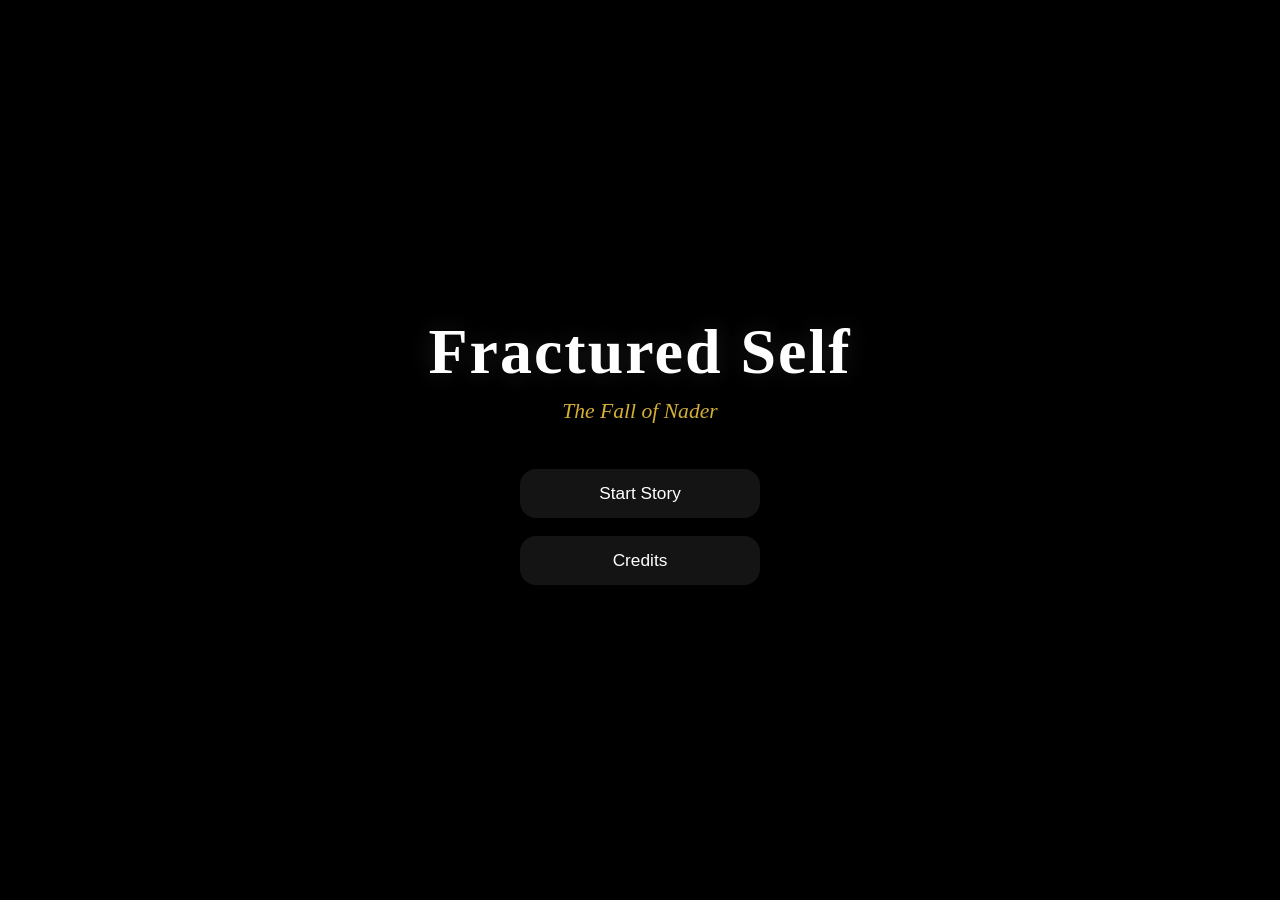
==== index.html @ 7d78df2d "Added Fractured Self visual novel" ====
<!DOCTYPE html>
<html lang="en">
<head>
  <meta charset="UTF-8" />
  <meta name="viewport" content="width=device-width, initial-scale=1.0" />
  <title>Fractured Self: The Fall of Nader</title>
  <link rel="stylesheet" href="style.css" />
</head>
<body>

  <div class="menu-screen">
    <div class="overlay"></div>

    <div class="menu-content">
      <h1 class="game-title">Fractured Self</h1>
      <p class="subtitle">The Fall of Nader</p>

      <div class="menu-buttons">
        <button onclick="startStory()">Start Story</button>
        <button onclick="openCredits()">Credits</button>
      </div>
    </div>
  </div>

  <script>
  function startStory() {
    window.location.href = "story.html";
  }

  function openCredits() {
    window.location.href = "outro.html";
  }

  // Make page visible
  window.addEventListener("load", () => {
    document.body.style.opacity = "1";
  });
</script>

</body>
</html>
---- style.css ----
/* ==========================
   GLOBAL STYLES
========================== */

*{
    margin:0;
    padding:0;
    box-sizing:border-box;
}

html,
body{
    width:100%;
    height:100%;
    overflow:hidden;

    font-family:Georgia, serif;
    background:black;
    color:white;
}

body{
    opacity:0;
    transition:opacity .8s ease-in-out;
}

/* ==========================
   COMMON OVERLAY
========================== */

.overlay,
.scene-overlay{
    position:absolute;
    inset:0;

    background:
    linear-gradient(
        rgba(0,0,0,.15),
        rgba(0,0,0,.35)
    );

    z-index:1;
}

/* ==========================
   INDEX PAGE
========================== */

.menu-screen{
    position:relative;

    width:100vw;
    height:100vh;

    display:flex;
    justify-content:center;
    align-items:center;

    background:
    linear-gradient(
        rgba(0,0,0,.45),
        rgba(0,0,0,.72)
    ),
    url("assets/images/intro/menu-bg.webp");

    background-size:cover;
    background-position:center;
    background-repeat:no-repeat;
}

.menu-content{
    position:relative;
    z-index:2;

    text-align:center;
    padding:20px;
}

.game-title{
    font-size:4rem;
    letter-spacing:2px;

    margin-bottom:10px;

    text-shadow:
    0 0 25px rgba(255,255,255,.12);
}

.subtitle{
    color:#d4af37;

    font-size:1.35rem;
    font-style:italic;

    margin-bottom:45px;
}

.menu-buttons{
    display:flex;
    flex-direction:column;
    gap:18px;

    align-items:center;
}

.menu-buttons button,
.menu-btn{
    width:240px;
    padding:14px 20px;

    border:none;
    border-radius:16px;

    background:
    rgba(255,255,255,.08);

    backdrop-filter:blur(8px);

    color:white;
    font-size:1.08rem;

    cursor:pointer;

    transition:.3s ease;
}

.menu-buttons button:hover,
.menu-btn:hover{
    transform:scale(1.04);

    background:
    rgba(212,175,55,.15);

    box-shadow:
    0 0 25px rgba(212,175,55,.22);
}

/* ==========================
   STORY PAGE
========================== */

#story-container{
    position:relative;

    width:100vw;
    height:100vh;

    overflow:hidden;

    background:black;

    display:flex;
    justify-content:center;
    align-items:center;
}

/* BIG FIX HERE */

#scene-image{
    width:100%;
    height:100%;

    object-fit:contain;   /* whole image visible */

    object-position:center;

    z-index:0;
}

/* subtle vignette */

.scene-overlay{
    background:
    radial-gradient(
        circle,
        rgba(0,0,0,.05),
        rgba(0,0,0,.45)
    );
}

/* dialogue */

#dialogue-box{
    position:absolute;

    bottom:18px;
    left:50%;

    transform:translateX(-50%);

    width:92%;
    max-width:1100px;

    z-index:5;

    text-align:center;

    padding:16px 24px;

    border-radius:18px;

    background:
    linear-gradient(
        to top,
        rgba(0,0,0,.55),
        rgba(0,0,0,.12),
        transparent
    );

    backdrop-filter:blur(3px);
}

#speaker-name{
    color:#d4af37;

    font-size:1.45rem;

    margin-bottom:8px;

    text-shadow:
    0 0 12px rgba(0,0,0,.8);
}

#story-text{
    color:white;

    font-size:1.45rem;
    line-height:1.75;

    text-align:center;

    text-shadow:
    0 0 15px rgba(0,0,0,.95);
}

#continue-indicator{
    display:block;

    margin-top:8px;

    font-size:.95rem;
    opacity:.75;
}

/* ==========================
   OUTRO PAGE
========================== */

.outro-screen{
    position:relative;

    width:100vw;
    height:100vh;

    display:flex;
    justify-content:center;
    align-items:center;

    background:
    linear-gradient(
        rgba(0,0,0,.55),
        rgba(0,0,0,.88)
    ),
    url("assets/images/intro/menu-bg.webp");

    background-size:cover;
    background-position:center;
}

.outro-content{
    position:relative;
    z-index:2;

    text-align:center;

    max-width:700px;
    padding:20px;
}

.credits-title{
    font-size:3rem;
    margin-bottom:12px;
}

.to-be-continued{
    font-size:1.2rem;
    color:#d4af37;

    margin-bottom:40px;
    font-style:italic;
}

.credits-section h2,
.credits-section h3{
    color:#d4af37;
    margin-bottom:8px;
}

.credits-section p{
    margin-bottom:12px;
    font-size:1.05rem;
}

/* ==========================
   MOBILE
========================== */

@media(max-width:768px){

    .game-title{
        font-size:2.5rem;
    }

    .subtitle{
        font-size:1rem;
    }

    .menu-buttons button{
        width:200px;
    }

    #dialogue-box{
        width:95%;
        bottom:10px;

        padding:14px 18px;
    }

    #story-text{
        font-size:1rem;
        line-height:1.65;
    }

    #speaker-name{
        font-size:1.1rem;
    }

    #continue-indicator{
        font-size:.8rem;
    }

    .credits-title{
        font-size:2rem;
    }
}

@media(max-width:480px){

    #story-text{
        font-size:.95rem;
    }

    .game-title{
        font-size:2rem;
    }
}
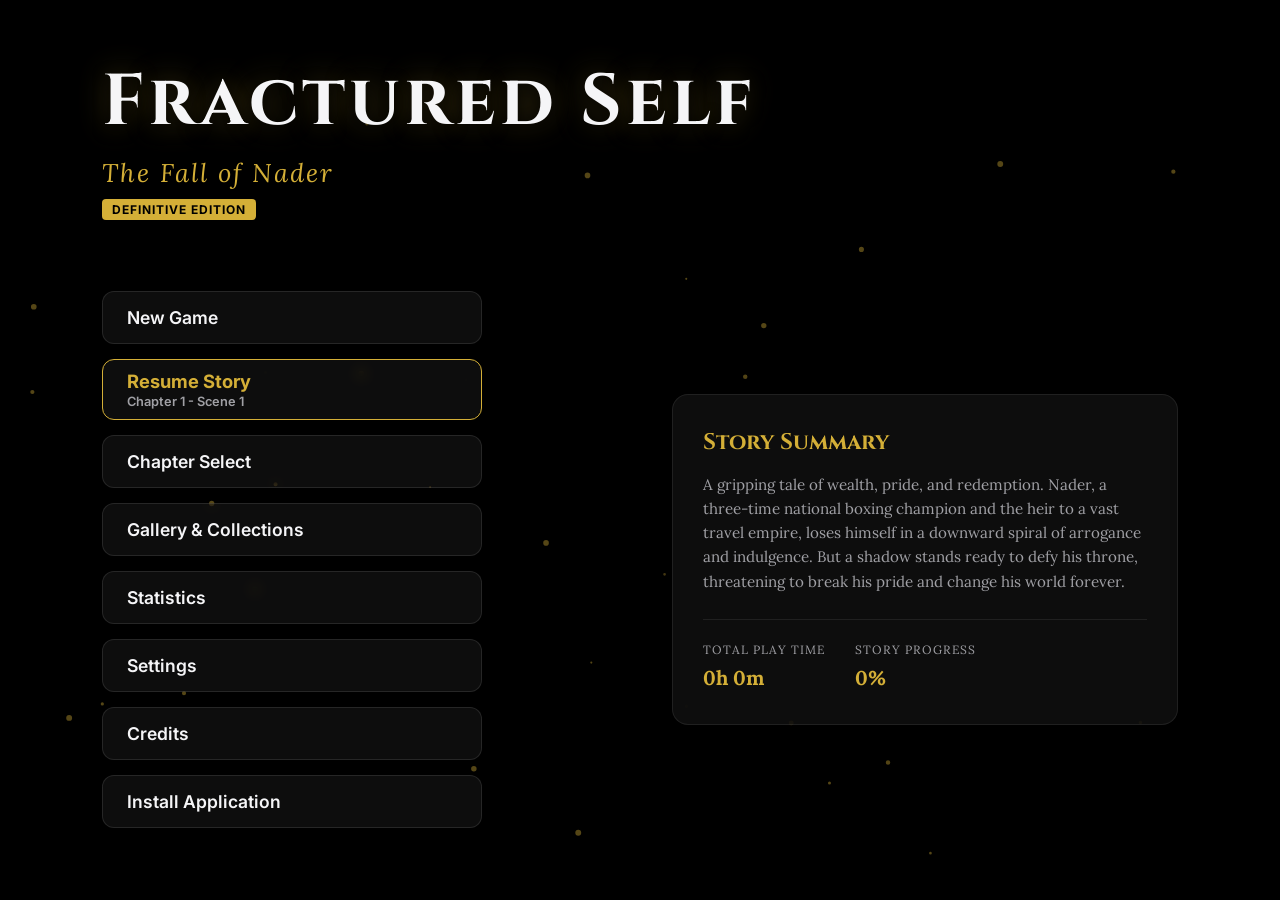
==== commit b09a4bd1: "Add files via upload" ====
--- a/index.html
+++ b/index.html
@@ -1,42 +1,1215 @@
-
 <!DOCTYPE html>
 <html lang="en">
 <head>
   <meta charset="UTF-8" />
   <meta name="viewport" content="width=device-width, initial-scale=1.0" />
-  <title>Fractured Self: The Fall of Nader</title>
+  <title>Fractured Self: The Fall of Nader (Definitive Edition)</title>
   <link rel="stylesheet" href="style.css" />
+  <link rel="manifest" href="manifest.json" />
+  <link rel="preconnect" href="https://fonts.googleapis.com">
+  <link rel="preconnect" href="https://fonts.gstatic.com" crossorigin>
+  <link href="https://fonts.googleapis.com/css2?family=Cinzel:wght@400;600;800&family=Inter:wght@300;400;600;700&family=Lora:ital,wght@0,400;0,600;1,400&family=Playfair+Display:ital,wght@0,600;1,400&display=swap" rel="stylesheet">
 </head>
-<body>
-
-  <div class="menu-screen">
+<body class="theme-dark font-georgia size-medium">
+
+  <!-- Cinematic Background -->
+  <div class="menu-background">
+    <div class="background-zoomer" style="background-image: url('assets/images/intro/menu-bg.webp');"></div>
     <div class="overlay"></div>
-
-    <div class="menu-content">
+    <!-- Ambient Canvas for Menu Particles -->
+    <canvas id="menu-particles"></canvas>
+  </div>
+
+  <!-- Main Menu Interface -->
+  <main class="menu-container">
+    <header class="menu-header">
       <h1 class="game-title">Fractured Self</h1>
       <p class="subtitle">The Fall of Nader</p>
-
-      <div class="menu-buttons">
-        <button onclick="startStory()">Start Story</button>
-        <button onclick="openCredits()">Credits</button>
+      <div class="edition-badge">Definitive Edition</div>
+    </header>
+
+    <div class="menu-layout">
+      <!-- Left side: Navigation buttons -->
+      <section class="menu-buttons" role="navigation">
+        <button id="btn-start" onclick="startNewGame()" class="nav-btn ripple">New Game</button>
+        <button id="btn-resume" onclick="resumeGame()" class="nav-btn resume-btn ripple hidden">
+          <div class="resume-title">Resume Story</div>
+          <div id="resume-details" class="resume-subtitle">Chapter 1 - Scene 1</div>
+        </button>
+        <button onclick="openModal('modal-chapters')" class="nav-btn ripple">Chapter Select</button>
+        <button onclick="openModal('modal-gallery')" class="nav-btn ripple">Gallery & Collections</button>
+        <button onclick="openModal('modal-stats')" class="nav-btn ripple">Statistics</button>
+        <button onclick="openModal('modal-settings')" class="nav-btn ripple">Settings</button>
+        <button onclick="openModal('modal-credits')" class="nav-btn ripple">Credits</button>
+        <button id="pwa-install-btn" class="nav-btn install-btn ripple hidden">Install Application</button>
+      </section>
+
+      <!-- Right side: Quick Info Card -->
+      <aside class="quick-info-card glass-panel">
+        <h3>Story Summary</h3>
+        <p>A gripping tale of wealth, pride, and redemption. Nader, a three-time national boxing champion and the heir to a vast travel empire, loses himself in a downward spiral of arrogance and indulgence. But a shadow stands ready to defy his throne, threatening to break his pride and change his world forever.</p>
+        <div class="stats-mini">
+          <div class="stat-mini-item">
+            <span class="label">Total Play Time</span>
+            <span id="mini-playtime" class="val">0h 0m</span>
+          </div>
+          <div class="stat-mini-item">
+            <span class="label">Story Progress</span>
+            <span id="mini-progress" class="val">0%</span>
+          </div>
+        </div>
+      </aside>
+    </div>
+  </main>
+
+  <!-- ========================================== -->
+  <!-- MODAL: CHAPTER SELECT -->
+  <!-- ========================================== -->
+  <div id="modal-chapters" class="modal-overlay" onclick="closeModalOnBackdrop(event)">
+    <div class="modal-box glass-panel wide-modal animate-fade-in">
+      <header class="modal-header">
+        <h2>Chapter Select</h2>
+        <button class="close-btn" onclick="closeModal('modal-chapters')">&times;</button>
+      </header>
+      <div class="modal-body scrollable">
+        <div class="chapters-grid">
+          <!-- Intro Card -->
+          <div class="chapter-card unlocked" id="card-intro" onclick="selectChapter('intro')">
+            <div class="chapter-card-bg" style="background-image: url('assets/images/intro/scene1.webp');"></div>
+            <div class="chapter-card-overlay"></div>
+            <div class="chapter-card-content">
+              <span class="chapter-num">Prologue</span>
+              <h3>The Arrow and the Dark</h3>
+              <p>Introduces the setting, Nader's unyielding command, and the shadow that rises to defy his throne.</p>
+              <div class="chapter-meta">
+                <span class="scenes-count">35 Scenes</span>
+                <span id="prog-intro" class="chapter-progress">Progress: 0%</span>
+              </div>
+            </div>
+          </div>
+
+          <!-- Chapter 1 Card -->
+          <div class="chapter-card locked" id="card-ch1" onclick="selectChapter('chapter1')">
+            <div class="chapter-card-bg" style="background-image: url('assets/images/chapter1/scene1.webp');"></div>
+            <div class="chapter-card-overlay"></div>
+            <div class="chapter-card-content">
+              <span class="chapter-num">Chapter I</span>
+              <h3>The Fall from Grace</h3>
+              <p>Fawzy al-Damanhouri demands discipline from his champion son, while Sabah prays for Nader's lost soul.</p>
+              <div class="chapter-meta">
+                <span class="scenes-count">191 Scenes</span>
+                <span id="prog-ch1" class="chapter-progress">Progress: 0%</span>
+              </div>
+            </div>
+            <div class="lock-indicator"><span class="lock-icon">🔒</span> Locked</div>
+          </div>
+
+          <!-- Chapter 2 Card -->
+          <div class="chapter-card locked" id="card-ch2" onclick="selectChapter('chapter2')">
+            <div class="chapter-card-bg" style="background-image: url('assets/images/chapter2/scene1.webp');"></div>
+            <div class="chapter-card-overlay"></div>
+            <div class="chapter-card-content">
+              <span class="chapter-num">Chapter II</span>
+              <h3>The Fractured Mirror</h3>
+              <p>Nader crosses paths with Haidy. Ambition, pride, and the harsh reflections of reality collide.</p>
+              <div class="chapter-meta">
+                <span class="scenes-count">505 Scenes</span>
+                <span id="prog-ch2" class="chapter-progress">Progress: 0%</span>
+              </div>
+            </div>
+            <div class="lock-indicator"><span class="lock-icon">🔒</span> Locked</div>
+          </div>
+        </div>
       </div>
     </div>
   </div>
 
+  <!-- ========================================== -->
+  <!-- MODAL: GALLERY & COLLECTIONS -->
+  <!-- ========================================== -->
+  <div id="modal-gallery" class="modal-overlay" onclick="closeModalOnBackdrop(event)">
+    <div class="modal-box glass-panel wide-modal animate-fade-in">
+      <header class="modal-header">
+        <h2>Gallery & Collections</h2>
+        <button class="close-btn" onclick="closeModal('modal-gallery')">&times;</button>
+      </header>
+      
+      <!-- Gallery Tabs -->
+      <nav class="gallery-tabs">
+        <button id="tab-cg" class="tab-btn active" onclick="switchGalleryTab('cg')">🖼 CG Gallery</button>
+        <button id="tab-replay" class="tab-btn" onclick="switchGalleryTab('replay')">🎬 Scene Replay</button>
+        <button id="tab-music" class="tab-btn" onclick="switchGalleryTab('music')">🎵 Music Room</button>
+      </nav>
+
+      <div class="modal-body scrollable">
+        <!-- CG Gallery Tab -->
+        <section id="panel-cg" class="gallery-panel active">
+          <div class="gallery-subfilters">
+            <button class="subfilter-btn active" onclick="filterCGs('all')">All</button>
+            <button class="subfilter-btn" onclick="filterCGs('intro')">Intro</button>
+            <button class="subfilter-btn" onclick="filterCGs('chapter1')">Chapter 1</button>
+            <button class="subfilter-btn" onclick="filterCGs('chapter2')">Chapter 2</button>
+          </div>
+          <div class="cg-grid" id="cg-grid-container">
+            <!-- Dynamically populated via JS -->
+          </div>
+        </section>
+
+        <!-- Scene Replay Tab -->
+        <section id="panel-replay" class="gallery-panel">
+          <div class="replay-list" id="replay-list-container">
+            <!-- Dynamically populated via JS -->
+          </div>
+        </section>
+
+        <!-- Music Room Tab -->
+        <section id="panel-music" class="gallery-panel">
+          <div class="music-room-container">
+            <div class="music-player-controls glass-panel">
+              <div class="track-details">
+                <span class="now-playing-label">Now Playing</span>
+                <h4 id="music-track-title">Silent Night (Ambient Intro)</h4>
+                <p id="music-track-chapter">Prologue</p>
+              </div>
+              <div class="player-buttons">
+                <button id="music-play-btn" onclick="toggleMusicRoomPlayback()" class="control-circle-btn">▶</button>
+                <button onclick="stopMusicRoomPlayback()" class="control-circle-btn">⏹</button>
+              </div>
+              <div class="volume-slider-group">
+                <span>🔊</span>
+                <input type="range" id="music-room-volume" min="0" max="100" value="50" oninput="changeMusicRoomVolume(this.value)" />
+              </div>
+            </div>
+            <div class="music-tracks-list" id="music-list-container">
+              <!-- Dynamically populated via JS -->
+            </div>
+          </div>
+        </section>
+      </div>
+    </div>
+  </div>
+
+  <!-- Fullscreen CG Viewer -->
+  <div id="cg-lightbox" class="lightbox-overlay" onclick="closeLightbox()">
+    <img id="lightbox-img" src="" alt="Fullscreen CG" />
+    <span class="lightbox-close">&times;</span>
+  </div>
+
+  <!-- ========================================== -->
+  <!-- MODAL: STATISTICS -->
+  <!-- ========================================== -->
+  <div id="modal-stats" class="modal-overlay" onclick="closeModalOnBackdrop(event)">
+    <div class="modal-box glass-panel animate-fade-in">
+      <header class="modal-header">
+        <h2>Story Statistics</h2>
+        <button class="close-btn" onclick="closeModal('modal-stats')">&times;</button>
+      </header>
+      <div class="modal-body">
+        <div class="stats-container">
+          <div class="stat-row">
+            <span class="label">Total Story Completion</span>
+            <span id="stat-total-percent" class="value text-gold">0%</span>
+          </div>
+          <div class="stat-progress-bar">
+            <div id="stat-bar-fill" class="fill" style="width: 0%;"></div>
+          </div>
+          
+          <div class="stat-grid">
+            <div class="stat-card glass-panel">
+              <div class="stat-num" id="stat-scenes-read">0 / 731</div>
+              <div class="stat-label">Scenes Read</div>
+            </div>
+            <div class="stat-card glass-panel">
+              <div class="stat-num" id="stat-playtime">0h 0m 0s</div>
+              <div class="stat-label">Play Time</div>
+            </div>
+            <div class="stat-card glass-panel">
+              <div class="stat-num" id="stat-choices">0</div>
+              <div class="stat-label">Choices Made</div>
+            </div>
+            <div class="stat-card glass-panel">
+              <div class="stat-num" id="stat-cgs-unlocked">0 / 89</div>
+              <div class="stat-label">CGs Unlocked</div>
+            </div>
+          </div>
+
+          <h3 class="section-title">Character Memory & Flags</h3>
+          <div class="flag-list">
+            <div class="flag-item">
+              <span class="flag-label">Trust (Nader)</span>
+              <div class="flag-bar"><div id="flag-bar-trust" class="flag-fill" style="width: 50%;"></div></div>
+              <span id="flag-val-trust" class="flag-val">0</span>
+            </div>
+            <div class="flag-item">
+              <span class="flag-label">Guilt (Nader)</span>
+              <div class="flag-bar"><div id="flag-bar-guilt" class="flag-fill" style="width: 50%;"></div></div>
+              <span id="flag-val-guilt" class="flag-val">0</span>
+            </div>
+            <div class="flag-item">
+              <span class="flag-label">Hope (Sabaa/Redemption)</span>
+              <div class="flag-bar"><div id="flag-bar-hope" class="flag-fill" style="width: 50%;"></div></div>
+              <span id="flag-val-hope" class="flag-val">0</span>
+            </div>
+            <div class="flag-item">
+              <span class="flag-label">Fear (Fawzy/Arrogance)</span>
+              <div class="flag-bar"><div id="flag-bar-fear" class="flag-fill" style="width: 50%;"></div></div>
+              <span id="flag-val-fear" class="flag-val">0</span>
+            </div>
+            <div class="flag-item">
+              <span class="flag-label">Haidy Relationship</span>
+              <div class="flag-bar"><div id="flag-bar-relationship" class="flag-fill" style="width: 50%;"></div></div>
+              <span id="flag-val-relationship" class="flag-val">0</span>
+            </div>
+          </div>
+        </div>
+      </div>
+    </div>
+  </div>
+
+  <!-- ========================================== -->
+  <!-- MODAL: SETTINGS (ACCESSIBILITY & AUDIO) -->
+  <!-- ========================================== -->
+  <div id="modal-settings" class="modal-overlay" onclick="closeModalOnBackdrop(event)">
+    <div class="modal-box glass-panel animate-fade-in">
+      <header class="modal-header">
+        <h2>Game Settings</h2>
+        <button class="close-btn" onclick="closeModal('modal-settings')">&times;</button>
+      </header>
+      <div class="modal-body scrollable">
+        <form id="settings-form" onsubmit="event.preventDefault();">
+          
+          <!-- Section: Styling Themes -->
+          <div class="setting-group">
+            <h3>Visual Theme</h3>
+            <div class="theme-options">
+              <label class="theme-option dark active" onclick="setThemeOption('dark')">
+                <input type="radio" name="theme" value="dark" checked style="display:none;" />
+                Dark
+              </label>
+              <label class="theme-option light" onclick="setThemeOption('light')">
+                <input type="radio" name="theme" value="light" style="display:none;" />
+                Light
+              </label>
+              <label class="theme-option sepia" onclick="setThemeOption('sepia')">
+                <input type="radio" name="theme" value="sepia" style="display:none;" />
+                Sepia
+              </label>
+              <label class="theme-option high-contrast" onclick="setThemeOption('high-contrast')">
+                <input type="radio" name="theme" value="high-contrast" style="display:none;" />
+                Contrast
+              </label>
+            </div>
+          </div>
+
+          <!-- Section: Font Family -->
+          <div class="setting-group">
+            <h3>Font Family</h3>
+            <div class="select-wrapper">
+              <select id="setting-font" onchange="updateSettingsFromUI()">
+                <option value="georgia">Georgia (Literary Classical)</option>
+                <option value="inter">Inter (Modern Clean)</option>
+                <option value="lora">Lora (Sleek Serif)</option>
+                <option value="cinzel">Cinzel (Cinematic Elegant)</option>
+              </select>
+            </div>
+          </div>
+
+          <!-- Section: Text Size -->
+          <div class="setting-group">
+            <h3>Dialogue Text Size</h3>
+            <div class="toggle-buttons">
+              <button type="button" class="toggle-btn" id="size-small" onclick="setTextSizeOption('small')">Small</button>
+              <button type="button" class="toggle-btn active" id="size-medium" onclick="setTextSizeOption('medium')">Medium</button>
+              <button type="button" class="toggle-btn" id="size-large" onclick="setTextSizeOption('large')">Large</button>
+              <button type="button" class="toggle-btn" id="size-xlarge" onclick="setTextSizeOption('xlarge')">Extra Large</button>
+            </div>
+          </div>
+
+          <!-- Section: Text Speed -->
+          <div class="setting-group">
+            <h3>Typewriter Text Speed</h3>
+            <div class="toggle-buttons">
+              <button type="button" class="toggle-btn" id="speed-slow" onclick="setTextSpeedOption('slow')">Slow</button>
+              <button type="button" class="toggle-btn active" id="speed-medium" onclick="setTextSpeedOption('medium')">Medium</button>
+              <button type="button" class="toggle-btn" id="speed-fast" onclick="setTextSpeedOption('fast')">Fast</button>
+              <button type="button" class="toggle-btn" id="speed-instant" onclick="setTextSpeedOption('instant')">Instant</button>
+            </div>
+          </div>
+
+          <!-- Section: Auto-Advance Delay -->
+          <div class="setting-group">
+            <h3>Auto-Play Delay (seconds)</h3>
+            <div class="slider-group">
+              <input type="range" id="setting-auto-delay" min="1" max="6" step="0.5" value="2.5" oninput="updateDelayLabel(this.value); updateSettingsFromUI();" />
+              <span id="delay-label">2.5s</span>
+            </div>
+          </div>
+
+          <!-- Section: Sound & Music -->
+          <div class="setting-group">
+            <h3>Audio Volumes</h3>
+            <div class="volume-slider-group">
+              <span class="vol-label">Music Volume</span>
+              <input type="range" id="setting-vol-music" min="0" max="100" value="50" oninput="updateSettingsFromUI()" />
+              <span id="vol-music-val">50%</span>
+            </div>
+            <div class="volume-slider-group" style="margin-top: 12px;">
+              <span class="vol-label">Sound Effects</span>
+              <input type="range" id="setting-vol-sfx" min="0" max="100" value="50" oninput="updateSettingsFromUI()" />
+              <span id="vol-sfx-val">50%</span>
+            </div>
+            <div class="checkbox-group" style="margin-top: 15px;">
+              <input type="checkbox" id="setting-mute" onchange="updateSettingsFromUI()" />
+              <label for="setting-mute">Mute All Audio</label>
+            </div>
+          </div>
+
+        </form>
+      </div>
+    </div>
+  </div>
+
+  <!-- ========================================== -->
+  <!-- MODAL: CREDITS -->
+  <!-- ========================================== -->
+  <div id="modal-credits" class="modal-overlay" onclick="closeModalOnBackdrop(event)">
+    <div class="modal-box glass-panel animate-fade-in">
+      <header class="modal-header">
+        <h2>Credits</h2>
+        <button class="close-btn" onclick="closeModal('modal-credits')">&times;</button>
+      </header>
+      <div class="modal-body scrollable text-center">
+        <h3 class="text-gold" style="font-size: 1.5rem; margin-bottom: 8px;">Fractured Self</h3>
+        <p style="font-style: italic; margin-bottom: 25px;">The Fall of Nader</p>
+        
+        <div class="credit-item">
+          <h4>Original Novel Writer</h4>
+          <p>Farida</p>
+        </div>
+        <div class="credit-item">
+          <h4>Website Development</h4>
+          <p>Sahil & Antigravity IDE</p>
+        </div>
+        <div class="credit-item">
+          <h4>Scene Artwork</h4>
+          <p>Created for the visual novel adaptation</p>
+        </div>
+        <div class="credit-item">
+          <h4>Definitive Edition Upgrade</h4>
+          <p>Enhanced Cinematic Story Engine</p>
+        </div>
+        <div class="credit-item" style="margin-top: 30px;">
+          <p class="text-gold" style="font-size: 0.9rem;">Special Thanks to everyone who inspired this story.</p>
+        </div>
+      </div>
+    </div>
+  </div>
+
+  <!-- ========================================== -->
+  <!-- JAVASCRIPT FOR MAIN MENU CORE LOGIC -->
+  <!-- ========================================== -->
   <script>
-  function startStory() {
-    window.location.href = "story.html";
-  }
-
-  function openCredits() {
-    window.location.href = "outro.html";
-  }
-
-  // Make page visible
-  window.addEventListener("load", () => {
-    document.body.style.opacity = "1";
-  });
-</script>
-
+    // State Variables for Main Menu
+    let settings = {
+      theme: 'dark',
+      font: 'georgia',
+      size: 'medium',
+      speed: 'medium',
+      autoSpeed: 2500,
+      volume: 50,
+      sfxVolume: 50,
+      mute: false
+    };
+
+    let stats = {
+      playTime: 0,
+      scenesRead: 0,
+      choicesMade: 0,
+      unlockedCGs: [],
+      unlockedScenes: [],
+      unlockedMusic: []
+    };
+
+    let flags = {
+      trust: 0,
+      guilt: 0,
+      hope: 0,
+      fear: 0,
+      relationship: 0
+    };
+
+    let autosave = null;
+    let menuSynth = null;
+    let isMenuSynthPlaying = false;
+
+    // PWA Install Prompt state
+    let deferredPrompt = null;
+
+    // Music Room Track list definition
+    const TRACKS = [
+      { id: 'intro', title: 'The Arrow and the Dark (Theme)', chapter: 'Prologue', note: 'Ethereal, mysterious drone in G minor' },
+      { id: 'chapter1', title: 'The Fall from Grace (Theme)', chapter: 'Chapter I', note: 'Tense, dramatic drone in C minor' },
+      { id: 'chapter2', title: 'The Fractured Mirror (Theme)', chapter: 'Chapter II', note: 'Nostalgic, calm ambient pad in F major' },
+      { id: 'tension', title: 'Echoes of Regret', chapter: 'Dramatic Ambiance', note: 'Heavy, coiling minor scale synthesizer' }
+    ];
+
+    // Replay Scenes definition
+    const REPLAY_SCENES = [
+      { index: 0, title: 'Prologue: You are Released', description: 'The philosophical opening outlining Nader\'s pride.', chapter: 'Prologue' },
+      { index: 35, title: 'Chapter 1: The Mansion of Maadi', description: 'Omniyah orders Sabah to awaken the champion.', chapter: 'Chapter 1' },
+      { index: 78, title: 'Chapter 1: Confronting Fawzy', description: 'Nader meets his strict father al-Damanhouri.', chapter: 'Chapter 1' },
+      { index: 226, title: 'Chapter 2: The Path of Ambition', description: 'Nader steps into the corporate world.', chapter: 'Chapter 2' },
+      { index: 395, title: 'Chapter 2: Crossing Paths with Haidy', description: 'Nader meets the respectable and reserved woman.', chapter: 'Chapter 2' }
+    ];
+
+    // ----------------------------------------------------
+    // INITIALIZATION
+    // ----------------------------------------------------
+    window.addEventListener('load', () => {
+      // Load saved settings & stats
+      loadAllData();
+      
+      // Register Service Worker
+      registerServiceWorker();
+
+      // PWA Install Event Handler
+      window.addEventListener('beforeinstallprompt', (e) => {
+        e.preventDefault();
+        deferredPrompt = e;
+        const installBtn = document.getElementById('pwa-install-btn');
+        if (installBtn) installBtn.classList.remove('hidden');
+      });
+
+      // Hook up PWA install click
+      const installBtn = document.getElementById('pwa-install-btn');
+      if (installBtn) {
+        installBtn.addEventListener('click', () => {
+          if (deferredPrompt) {
+            deferredPrompt.prompt();
+            deferredPrompt.userChoice.then((choiceResult) => {
+              if (choiceResult.outcome === 'accepted') {
+                console.log('User accepted PWA install');
+              }
+              deferredPrompt = null;
+              installBtn.classList.add('hidden');
+            });
+          }
+        });
+      }
+
+      // Initialize menu background particles canvas
+      initMenuParticles();
+
+      // Fade in page
+      document.body.style.opacity = '1';
+
+      // Start quiet ambient music loop (Synthesized Web Audio to avoid CORS/network checks)
+      startMenuAmbientMusic();
+    });
+
+    // ----------------------------------------------------
+    // DATA LOADERS & PARSERS
+    // ----------------------------------------------------
+    function loadAllData() {
+      // Load Settings
+      const savedSettings = localStorage.getItem('fractured_self_settings');
+      if (savedSettings) {
+        try {
+          settings = { ...settings, ...JSON.parse(savedSettings) };
+        } catch(e) {}
+      }
+      applySettingsToDOM();
+
+      // Load Stats
+      const savedStats = localStorage.getItem('fractured_self_stats');
+      if (savedStats) {
+        try {
+          stats = { ...stats, ...JSON.parse(savedStats) };
+        } catch(e) {}
+      }
+
+      // Load Flags
+      const savedFlags = localStorage.getItem('fractured_self_flags');
+      if (savedFlags) {
+        try {
+          flags = { ...flags, ...JSON.parse(savedFlags) };
+        } catch(e) {}
+      }
+
+      // Load Autosave
+      const savedAutosave = localStorage.getItem('fractured_self_autosave');
+      if (savedAutosave) {
+        try {
+          autosave = JSON.parse(savedAutosave);
+          const resumeBtn = document.getElementById('btn-resume');
+          const resumeDetails = document.getElementById('resume-details');
+          
+          if (resumeBtn && resumeDetails && autosave) {
+            resumeBtn.classList.remove('hidden');
+            const chName = autosave.chapterName || "Prologue";
+            const scIndex = autosave.currentScene || 0;
+            const formattedDate = autosave.date ? new Date(autosave.date).toLocaleDateString() : '';
+            resumeDetails.textContent = `${chName} — Scene ${scIndex} (${formattedDate})`;
+          }
+        } catch(e) {}
+      }
+
+      updateUIStatistics();
+      setupChapterUnlocks();
+    }
+
+    function saveSettings() {
+      localStorage.setItem('fractured_self_settings', JSON.stringify(settings));
+      applySettingsToDOM();
+    }
+
+    function applySettingsToDOM() {
+      // Apply theme class
+      document.body.className = `theme-${settings.theme} font-${settings.font} size-${settings.size}`;
+
+      // Sync UI elements in Settings form
+      document.getElementById('setting-font').value = settings.font;
+      
+      // Theme radios
+      document.querySelectorAll('.theme-option').forEach(el => {
+        el.classList.remove('active');
+        if (el.querySelector('input').value === settings.theme) {
+          el.classList.add('active');
+        }
+      });
+
+      // Size buttons
+      document.querySelectorAll('[id^="size-"]').forEach(btn => btn.classList.remove('active'));
+      const activeSizeBtn = document.getElementById(`size-${settings.size}`);
+      if (activeSizeBtn) activeSizeBtn.classList.add('active');
+
+      // Speed buttons
+      document.querySelectorAll('[id^="speed-"]').forEach(btn => btn.classList.remove('active'));
+      const activeSpeedBtn = document.getElementById(`speed-${settings.speed}`);
+      if (activeSpeedBtn) activeSpeedBtn.classList.add('active');
+
+      // Audio values
+      document.getElementById('setting-vol-music').value = settings.volume;
+      document.getElementById('vol-music-val').textContent = `${settings.volume}%`;
+      document.getElementById('setting-vol-sfx').value = settings.sfxVolume;
+      document.getElementById('vol-sfx-val').textContent = `${settings.sfxVolume}%`;
+      document.getElementById('setting-mute').checked = settings.mute;
+
+      // Auto delay slider
+      const delaySec = (settings.autoSpeed / 1000).toFixed(1);
+      document.getElementById('setting-auto-delay').value = delaySec;
+      document.getElementById('delay-label').textContent = `${delaySec}s`;
+
+      // Update synth volume if playing
+      if (isMenuSynthPlaying && menuSynth) {
+        updateSynthVolume();
+      }
+    }
+
+    function updateSettingsFromUI() {
+      settings.font = document.getElementById('setting-font').value;
+      settings.volume = parseInt(document.getElementById('setting-vol-music').value);
+      settings.sfxVolume = parseInt(document.getElementById('setting-vol-sfx').value);
+      settings.mute = document.getElementById('setting-mute').checked;
+      
+      const delayVal = parseFloat(document.getElementById('setting-auto-delay').value);
+      settings.autoSpeed = Math.round(delayVal * 1000);
+
+      saveSettings();
+    }
+
+    function setThemeOption(theme) {
+      settings.theme = theme;
+      saveSettings();
+    }
+
+    function setTextSizeOption(size) {
+      settings.size = size;
+      saveSettings();
+    }
+
+    function setTextSpeedOption(speed) {
+      settings.speed = speed;
+      saveSettings();
+    }
+
+    function updateDelayLabel(val) {
+      document.getElementById('delay-label').textContent = `${val}s`;
+    }
+
+    // ----------------------------------------------------
+    // STATISTICS & PROGRESS
+    // ----------------------------------------------------
+    function updateUIStatistics() {
+      // Calculate percentages
+      const totalScenes = 731;
+      const countRead = stats.scenesRead || 0;
+      const progressPercent = Math.min(100, Math.round((countRead / totalScenes) * 100));
+
+      // Home mini card
+      document.getElementById('mini-progress').textContent = `${progressPercent}%`;
+      const playHours = Math.floor(stats.playTime / 3600);
+      const playMins = Math.floor((stats.playTime % 3600) / 60);
+      document.getElementById('mini-playtime').textContent = `${playHours}h ${playMins}m`;
+
+      // Stats Modal values
+      document.getElementById('stat-total-percent').textContent = `${progressPercent}%`;
+      document.getElementById('stat-bar-fill').style.width = `${progressPercent}%`;
+      document.getElementById('stat-scenes-read').textContent = `${countRead} / ${totalScenes}`;
+
+      const playSecs = stats.playTime % 60;
+      document.getElementById('stat-playtime').textContent = `${playHours}h ${playMins}m ${playSecs}s`;
+      document.getElementById('stat-choices').textContent = stats.choicesMade || 0;
+      
+      const unlockedCGCount = (stats.unlockedCGs || []).length;
+      document.getElementById('stat-cgs-unlocked').textContent = `${unlockedCGCount} / 89`;
+
+      // Character flags
+      const maxFlagVal = 5; // bounds for UI visualization
+      const getFlagPercent = (val) => {
+        const percent = 50 + (val / maxFlagVal) * 50; // map -5 to +5 range onto 0% to 100%
+        return Math.max(0, Math.min(100, percent));
+      };
+
+      document.getElementById('flag-val-trust').textContent = flags.trust;
+      document.getElementById('flag-bar-trust').style.width = `${getFlagPercent(flags.trust)}%`;
+
+      document.getElementById('flag-val-guilt').textContent = flags.guilt;
+      document.getElementById('flag-bar-guilt').style.width = `${getFlagPercent(flags.guilt)}%`;
+
+      document.getElementById('flag-val-hope').textContent = flags.hope;
+      document.getElementById('flag-bar-hope').style.width = `${getFlagPercent(flags.hope)}%`;
+
+      document.getElementById('flag-val-fear').textContent = flags.fear;
+      document.getElementById('flag-bar-fear').style.width = `${getFlagPercent(flags.fear)}%`;
+
+      document.getElementById('flag-val-relationship').textContent = flags.relationship;
+      document.getElementById('flag-bar-relationship').style.width = `${getFlagPercent(flags.relationship)}%`;
+    }
+
+    function setupChapterUnlocks() {
+      // Intro always unlocked.
+      // Chapter 1 unlocks if user read index >= 35 (or has completed prologue)
+      // Chapter 2 unlocks if user read index >= 226 (or has completed chapter 1)
+      const maxSceneIndex = Math.max(0, ...stats.unlockedScenes || [0]);
+      
+      const ch1Card = document.getElementById('card-ch1');
+      const ch2Card = document.getElementById('card-ch2');
+
+      const isCh1Unlocked = maxSceneIndex >= 35 || stats.scenesRead >= 35;
+      const isCh2Unlocked = maxSceneIndex >= 226 || stats.scenesRead >= 226;
+
+      // Card 1
+      if (isCh1Unlocked) {
+        ch1Card.classList.remove('locked');
+        ch1Card.classList.add('unlocked');
+      } else {
+        ch1Card.classList.add('locked');
+        ch1Card.classList.remove('unlocked');
+      }
+
+      // Card 2
+      if (isCh2Unlocked) {
+        ch2Card.classList.remove('locked');
+        ch2Card.classList.add('unlocked');
+      } else {
+        ch2Card.classList.add('locked');
+        ch2Card.classList.remove('unlocked');
+      }
+
+      // Chapter progress text
+      const totalIntro = 35;
+      const totalCh1 = 191;
+      const totalCh2 = 505;
+
+      // Calculate how many scenes are unlocked in each range
+      let countIntro = 0;
+      let countCh1 = 0;
+      let countCh2 = 0;
+
+      (stats.unlockedScenes || []).forEach(idx => {
+        if (idx < 35) countIntro++;
+        else if (idx < 226) countCh1++;
+        else countCh2++;
+      });
+
+      document.getElementById('prog-intro').textContent = `Progress: ${Math.round((countIntro / totalIntro) * 100)}%`;
+      document.getElementById('prog-ch1').textContent = isCh1Unlocked ? `Progress: ${Math.round((countCh1 / totalCh1) * 100)}%` : 'Locked';
+      document.getElementById('prog-ch2').textContent = isCh2Unlocked ? `Progress: ${Math.round((countCh2 / totalCh2) * 100)}%` : 'Locked';
+    }
+
+    // ----------------------------------------------------
+    // STORY ROUTING
+    // ----------------------------------------------------
+    function startNewGame() {
+      document.body.style.opacity = '0';
+      localStorage.removeItem('fractured_self_current_state'); // Clear current playthrough state
+      setTimeout(() => {
+        window.location.href = "story.html?start=0";
+      }, 500);
+    }
+
+    function resumeGame() {
+      if (autosave) {
+        document.body.style.opacity = '0';
+        setTimeout(() => {
+          window.location.href = `story.html?load=autosave`;
+        }, 500);
+      }
+    }
+
+    function selectChapter(chapId) {
+      const card = document.getElementById(`card-${chapId === 'intro' ? 'intro' : chapId === 'chapter1' ? 'ch1' : 'ch2'}`);
+      if (card.classList.contains('locked')) {
+        alert("Unlock this chapter by reading through the previous chapter!");
+        return;
+      }
+
+      let startScene = 0;
+      if (chapId === 'chapter1') startScene = 35;
+      else if (chapId === 'chapter2') startScene = 226;
+
+      document.body.style.opacity = '0';
+      setTimeout(() => {
+        window.location.href = `story.html?start=${startScene}`;
+      }, 500);
+    }
+
+    // ----------------------------------------------------
+    // MODAL CONTROL
+    // ----------------------------------------------------
+    function openModal(id) {
+      document.getElementById(id).classList.add('active');
+      if (id === 'modal-gallery') {
+        populateCGs();
+        populateReplays();
+        populateMusic();
+      }
+    }
+
+    function closeModal(id) {
+      document.getElementById(id).classList.remove('active');
+    }
+
+    function closeModalOnBackdrop(e) {
+      if (e.target.classList.contains('modal-overlay')) {
+        e.target.classList.remove('active');
+      }
+    }
+
+    // ----------------------------------------------------
+    // GALLERY TABS & POPULATORS
+    // ----------------------------------------------------
+    function switchGalleryTab(tabName) {
+      document.querySelectorAll('.gallery-tabs .tab-btn').forEach(btn => btn.classList.remove('active'));
+      document.querySelectorAll('.gallery-panel').forEach(panel => panel.classList.remove('active'));
+
+      document.getElementById(`tab-${tabName}`).classList.add('active');
+      document.getElementById(`panel-${tabName}`).classList.add('active');
+    }
+
+    // CG GRID SYSTEM
+    let activeCgFilter = 'all';
+    function populateCGs() {
+      const container = document.getElementById('cg-grid-container');
+      if (!container) return;
+      container.innerHTML = '';
+
+      // Set of seen CGs
+      const seenCGs = new Set(stats.unlockedCGs || []);
+
+      // Build our list of CGs based on stories.json directories
+      // We know there are intro (scene1-7), chapter1 (scene1-24), and chapter2 (scene1-58)
+      const cgs = [];
+      for(let i=1; i<=7; i++) cgs.push({ path: `assets/images/intro/scene${i}.webp`, type: 'intro', num: i });
+      for(let i=1; i<=24; i++) cgs.push({ path: `assets/images/chapter1/scene${i}.webp`, type: 'chapter1', num: i });
+      for(let i=1; i<=58; i++) cgs.push({ path: `assets/images/chapter2/scene${i}.webp`, type: 'chapter2', num: i });
+
+      const filteredCGs = cgs.filter(cg => activeCgFilter === 'all' || cg.type === activeCgFilter);
+
+      filteredCGs.forEach(cg => {
+        const gridItem = document.createElement('div');
+        gridItem.className = 'cg-item glass-panel';
+
+        const hasUnlocked = seenCGs.has(cg.path);
+
+        if (hasUnlocked) {
+          gridItem.style.backgroundImage = `url('${cg.path}')`;
+          gridItem.classList.add('unlocked');
+          gridItem.onclick = () => openLightbox(cg.path);
+
+          const badge = document.createElement('span');
+          badge.className = 'cg-badge';
+          badge.textContent = `${cg.type.toUpperCase()} #${cg.num}`;
+          gridItem.appendChild(badge);
+        } else {
+          gridItem.classList.add('locked');
+          gridItem.innerHTML = `<div class="lock-overlay"><span class="lock-icon">🔒</span></div>`;
+        }
+
+        container.appendChild(gridItem);
+      });
+    }
+
+    function filterCGs(filter) {
+      document.querySelectorAll('.gallery-subfilters .subfilter-btn').forEach(btn => {
+        btn.classList.remove('active');
+        if (btn.textContent.toLowerCase().includes(filter)) btn.classList.add('active');
+        if (filter === 'all' && btn.textContent.toLowerCase() === 'all') btn.classList.add('active');
+      });
+      activeCgFilter = filter;
+      populateCGs();
+    }
+
+    function openLightbox(src) {
+      const lb = document.getElementById('cg-lightbox');
+      const img = document.getElementById('lightbox-img');
+      img.src = src;
+      lb.classList.add('active');
+    }
+
+    function closeLightbox() {
+      document.getElementById('cg-lightbox').classList.remove('active');
+    }
+
+    // SCENE REPLAYS
+    function populateReplays() {
+      const container = document.getElementById('replay-list-container');
+      if (!container) return;
+      container.innerHTML = '';
+
+      const maxSceneIndex = Math.max(0, ...stats.unlockedScenes || [0]);
+
+      REPLAY_SCENES.forEach(scene => {
+        const item = document.createElement('div');
+        item.className = 'replay-item glass-panel';
+        
+        const isUnlocked = maxSceneIndex >= scene.index || stats.scenesRead > scene.index;
+
+        if (isUnlocked) {
+          item.classList.add('unlocked');
+          item.innerHTML = `
+            <div class="replay-details">
+              <h4>${scene.title}</h4>
+              <p>${scene.description}</p>
+            </div>
+            <button onclick="launchReplay(${scene.index})" class="replay-btn ripple">Watch Scene</button>
+          `;
+        } else {
+          item.classList.add('locked');
+          item.innerHTML = `
+            <div class="replay-details">
+              <h4>Locked Scene</h4>
+              <p>Continue reading through the story to unlock this replay point.</p>
+            </div>
+            <div class="lock-badge">🔒 Locked</div>
+          `;
+        }
+        container.appendChild(item);
+      });
+    }
+
+    function launchReplay(sceneIndex) {
+      document.body.style.opacity = '0';
+      setTimeout(() => {
+        window.location.href = `story.html?start=${sceneIndex}&replay=true`;
+      }, 500);
+    }
+
+    // MUSIC ROOM PLAYER
+    let activeMusicId = null;
+    let musicOsc = null;
+    let musicAmp = null;
+    let audioCtx = null;
+
+    function populateMusic() {
+      const container = document.getElementById('music-list-container');
+      if (!container) return;
+      container.innerHTML = '';
+
+      // Music seen/heard
+      const unlockedMusic = new Set(stats.unlockedMusic || ['intro']); // Intro theme unlocked by default
+
+      TRACKS.forEach(track => {
+        const item = document.createElement('div');
+        item.className = 'music-item glass-panel';
+        
+        const isUnlocked = unlockedMusic.has(track.id);
+
+        if (isUnlocked) {
+          item.classList.add('unlocked');
+          if (activeMusicId === track.id && isMenuSynthPlaying) {
+            item.classList.add('playing');
+          }
+
+          item.innerHTML = `
+            <div class="music-info">
+              <h4>${track.title}</h4>
+              <p>${track.note} (${track.chapter})</p>
+            </div>
+            <button onclick="selectMusicTrack('${track.id}')" class="play-track-btn">${activeMusicId === track.id && isMenuSynthPlaying ? '⏸' : '▶'}</button>
+          `;
+        } else {
+          item.classList.add('locked');
+          item.innerHTML = `
+            <div class="music-info">
+              <h4>Locked Melody</h4>
+              <p>Encounter this track in the story to unlock.</p>
+            </div>
+            <div class="lock-badge">🔒 Locked</div>
+          `;
+        }
+        container.appendChild(item);
+      });
+    }
+
+    function selectMusicTrack(trackId) {
+      // Toggle play/pause if already active
+      if (activeMusicId === trackId) {
+        toggleMusicRoomPlayback();
+        return;
+      }
+
+      // Stop previous
+      stopMusicRoomPlayback();
+
+      activeMusicId = trackId;
+      const track = TRACKS.find(t => t.id === trackId);
+      document.getElementById('music-track-title').textContent = track.title;
+      document.getElementById('music-track-chapter').textContent = track.chapter;
+
+      // Start new synthesis
+      isMenuSynthPlaying = true;
+      startSynthesizedAmbiance(trackId);
+      populateMusic();
+    }
+
+    function toggleMusicRoomPlayback() {
+      if (!activeMusicId) {
+        selectMusicTrack('intro');
+        return;
+      }
+
+      if (isMenuSynthPlaying) {
+        isMenuSynthPlaying = false;
+        pauseSynthesizedAmbiance();
+        document.getElementById('music-play-btn').textContent = '▶';
+      } else {
+        isMenuSynthPlaying = true;
+        resumeSynthesizedAmbiance();
+        document.getElementById('music-play-btn').textContent = '⏸';
+      }
+      populateMusic();
+    }
+
+    function stopMusicRoomPlayback() {
+      isMenuSynthPlaying = false;
+      stopSynthesizedAmbiance();
+      document.getElementById('music-play-btn').textContent = '▶';
+      activeMusicId = null;
+      document.getElementById('music-track-title').textContent = 'Select a track';
+      document.getElementById('music-track-chapter').textContent = '';
+      populateMusic();
+    }
+
+    function changeMusicRoomVolume(val) {
+      settings.volume = parseInt(val);
+      document.getElementById('setting-vol-music').value = val;
+      document.getElementById('vol-music-val').textContent = `${val}%`;
+      saveSettings();
+      updateSynthVolume();
+    }
+
+    // ----------------------------------------------------
+    // WEB AUDIO SYNTHESIZER
+    // ----------------------------------------------------
+    function getSynthFrequency(trackId) {
+      switch(trackId) {
+        case 'intro': return 98.00; // G2 (G minor drone)
+        case 'chapter1': return 130.81; // C3 (C minor drone)
+        case 'chapter2': return 87.31; // F2 (F major drone)
+        case 'tension': return 110.00; // A2 (tension scale)
+        default: return 98.00;
+      }
+    }
+
+    function startMenuAmbientMusic() {
+      // Play intro track automatically on start
+      activeMusicId = 'intro';
+      isMenuSynthPlaying = true;
+      startSynthesizedAmbiance('intro');
+    }
+
+    function startSynthesizedAmbiance(trackId) {
+      if (settings.mute) return;
+
+      try {
+        const AudioContext = window.AudioContext || window.webkitAudioContext;
+        if (!audioCtx) audioCtx = new AudioContext();
+        
+        if (audioCtx.state === 'suspended') {
+          audioCtx.resume();
+        }
+
+        // Setup double oscillators for stereo rich ambient chord
+        const baseFreq = getSynthFrequency(trackId);
+        
+        musicOsc = audioCtx.createOscillator();
+        const subOsc = audioCtx.createOscillator();
+        const fifthOsc = audioCtx.createOscillator();
+
+        musicAmp = audioCtx.createGain();
+
+        // Wave types
+        musicOsc.type = 'triangle';
+        subOsc.type = 'sawtooth';
+        fifthOsc.type = 'sine';
+
+        // Detuning for chorusing
+        musicOsc.frequency.setValueAtTime(baseFreq, audioCtx.currentTime);
+        subOsc.frequency.setValueAtTime(baseFreq * 0.5, audioCtx.currentTime); // sub octave
+        fifthOsc.frequency.setValueAtTime(baseFreq * 1.5, audioCtx.currentTime); // fifth
+
+        // Connect
+        musicOsc.connect(musicAmp);
+        subOsc.connect(musicAmp);
+        fifthOsc.connect(musicAmp);
+        
+        musicAmp.connect(audioCtx.destination);
+
+        // Vol gain envelope fade-in
+        const targetGain = (settings.volume / 100) * 0.15; // keep soft
+        musicAmp.gain.setValueAtTime(0, audioCtx.currentTime);
+        musicAmp.gain.linearRampToValueAtTime(targetGain, audioCtx.currentTime + 3);
+
+        musicOsc.start();
+        subOsc.start();
+        fifthOsc.start();
+
+        // Keep pointers to close later
+        menuSynth = {
+          ctx: audioCtx,
+          nodes: [musicOsc, subOsc, fifthOsc],
+          amp: musicAmp
+        };
+
+        document.getElementById('music-play-btn').textContent = '⏸';
+
+      } catch(e) {
+        console.error("Audio Context Init Failed:", e);
+      }
+    }
+
+    function updateSynthVolume() {
+      if (menuSynth && menuSynth.amp) {
+        const volumeFactor = settings.mute ? 0 : (settings.volume / 100);
+        const targetGain = volumeFactor * 0.15;
+        menuSynth.amp.gain.setValueAtTime(menuSynth.amp.gain.value, menuSynth.ctx.currentTime);
+        menuSynth.amp.gain.linearRampToValueAtTime(targetGain, menuSynth.ctx.currentTime + 0.3);
+      }
+    }
+
+    function pauseSynthesizedAmbiance() {
+      if (menuSynth && menuSynth.amp) {
+        menuSynth.amp.gain.setValueAtTime(menuSynth.amp.gain.value, menuSynth.ctx.currentTime);
+        menuSynth.amp.gain.linearRampToValueAtTime(0, menuSynth.ctx.currentTime + 0.5);
+      }
+    }
+
+    function resumeSynthesizedAmbiance() {
+      if (menuSynth) {
+        if (menuSynth.ctx.state === 'suspended') {
+          menuSynth.ctx.resume();
+        }
+        const targetGain = settings.mute ? 0 : (settings.volume / 100) * 0.15;
+        menuSynth.amp.gain.setValueAtTime(menuSynth.amp.gain.value, menuSynth.ctx.currentTime);
+        menuSynth.amp.gain.linearRampToValueAtTime(targetGain, menuSynth.ctx.currentTime + 0.5);
+      } else if (activeMusicId) {
+        startSynthesizedAmbiance(activeMusicId);
+      }
+    }
+
+    function stopSynthesizedAmbiance() {
+      if (menuSynth) {
+        try {
+          menuSynth.nodes.forEach(n => n.stop());
+        } catch(e) {}
+        menuSynth = null;
+      }
+    }
+
+    // ----------------------------------------------------
+    // PARTICLES CANVAS BACKGROUND
+    // ----------------------------------------------------
+    function initMenuParticles() {
+      const canvas = document.getElementById('menu-particles');
+      if (!canvas) return;
+      const ctx = canvas.getContext('2d');
+      
+      let width = canvas.width = window.innerWidth;
+      let height = canvas.height = window.innerHeight;
+
+      window.addEventListener('resize', () => {
+        width = canvas.width = window.innerWidth;
+        height = canvas.height = window.innerHeight;
+      });
+
+      const particles = [];
+      const particleCount = 40;
+
+      for (let i = 0; i < particleCount; i++) {
+        particles.push({
+          x: Math.random() * width,
+          y: Math.random() * height,
+          r: Math.random() * 2 + 1,
+          d: Math.random() * particleCount,
+          vx: Math.random() * 0.5 - 0.25,
+          vy: Math.random() * -0.5 - 0.2,
+          alpha: Math.random() * 0.5 + 0.2
+        });
+      }
+
+      function draw() {
+        ctx.clearRect(0, 0, width, height);
+        ctx.fillStyle = 'rgba(212, 175, 55, 0.4)'; // Gold particles
+        ctx.beginPath();
+        
+        for (let i = 0; i < particleCount; i++) {
+          const p = particles[i];
+          ctx.moveTo(p.x, p.y);
+          ctx.arc(p.x, p.y, p.r, 0, Math.PI * 2, true);
+
+          // Update position
+          p.x += p.vx;
+          p.y += p.vy;
+
+          // Wrap around edges
+          if (p.x < 0 || p.x > width || p.y < 0) {
+            p.x = Math.random() * width;
+            p.y = height + 10;
+          }
+        }
+        ctx.fill();
+        requestAnimationFrame(draw);
+      }
+
+      draw();
+    }
+
+    // ----------------------------------------------------
+    // SERVICE WORKER REGISTRATION
+    // ----------------------------------------------------
+    function registerServiceWorker() {
+      if ('serviceWorker' in navigator) {
+        navigator.serviceWorker.register('sw.js')
+          .then((registration) => {
+            console.log('[Service Worker] Registered with scope:', registration.scope);
+          })
+          .catch((error) => {
+            console.error('[Service Worker] Registration failed:', error);
+          });
+      }
+    }
+  </script>
 </body>
 </html>
--- a/style.css
+++ b/style.css
@@ -1,356 +1,1594 @@
-/* ==========================
-   GLOBAL STYLES
-========================== */
-
-*{
-    margin:0;
-    padding:0;
-    box-sizing:border-box;
-}
-
-html,
-body{
-    width:100%;
-    height:100%;
-    overflow:hidden;
-
-    font-family:Georgia, serif;
-    background:black;
-    color:white;
-}
-
-body{
-    opacity:0;
-    transition:opacity .8s ease-in-out;
-}
-
-/* ==========================
-   COMMON OVERLAY
-========================== */
-
-.overlay,
-.scene-overlay{
-    position:absolute;
-    inset:0;
-
-    background:
-    linear-gradient(
-        rgba(0,0,0,.15),
-        rgba(0,0,0,.35)
-    );
-
-    z-index:1;
-}
-
-/* ==========================
-   INDEX PAGE
-========================== */
-
-.menu-screen{
-    position:relative;
-
-    width:100vw;
-    height:100vh;
-
-    display:flex;
-    justify-content:center;
-    align-items:center;
-
-    background:
-    linear-gradient(
-        rgba(0,0,0,.45),
-        rgba(0,0,0,.72)
-    ),
-    url("assets/images/intro/menu-bg.webp");
-
-    background-size:cover;
-    background-position:center;
-    background-repeat:no-repeat;
-}
-
-.menu-content{
-    position:relative;
-    z-index:2;
-
-    text-align:center;
-    padding:20px;
-}
-
-.game-title{
-    font-size:4rem;
-    letter-spacing:2px;
-
-    margin-bottom:10px;
-
-    text-shadow:
-    0 0 25px rgba(255,255,255,.12);
-}
-
-.subtitle{
-    color:#d4af37;
-
-    font-size:1.35rem;
-    font-style:italic;
-
-    margin-bottom:45px;
-}
-
-.menu-buttons{
-    display:flex;
-    flex-direction:column;
-    gap:18px;
-
-    align-items:center;
-}
-
-.menu-buttons button,
-.menu-btn{
-    width:240px;
-    padding:14px 20px;
-
-    border:none;
-    border-radius:16px;
-
-    background:
-    rgba(255,255,255,.08);
-
-    backdrop-filter:blur(8px);
-
-    color:white;
-    font-size:1.08rem;
-
-    cursor:pointer;
-
-    transition:.3s ease;
-}
-
-.menu-buttons button:hover,
-.menu-btn:hover{
-    transform:scale(1.04);
-
-    background:
-    rgba(212,175,55,.15);
-
-    box-shadow:
-    0 0 25px rgba(212,175,55,.22);
-}
-
-/* ==========================
-   STORY PAGE
-========================== */
-
-#story-container{
-    position:relative;
-
-    width:100vw;
-    height:100vh;
-
-    overflow:hidden;
-
-    background:black;
-
-    display:flex;
-    justify-content:center;
-    align-items:center;
-}
-
-/* BIG FIX HERE */
-
-#scene-image{
-    width:100%;
-    height:100%;
-
-    object-fit:contain;   /* whole image visible */
-
-    object-position:center;
-
-    z-index:0;
-}
-
-/* subtle vignette */
-
-.scene-overlay{
-    background:
-    radial-gradient(
-        circle,
-        rgba(0,0,0,.05),
-        rgba(0,0,0,.45)
-    );
-}
-
-/* dialogue */
-
-#dialogue-box{
-    position:absolute;
-
-    bottom:18px;
-    left:50%;
-
-    transform:translateX(-50%);
-
-    width:92%;
-    max-width:1100px;
-
-    z-index:5;
-
-    text-align:center;
-
-    padding:16px 24px;
-
-    border-radius:18px;
-
-    background:
-    linear-gradient(
-        to top,
-        rgba(0,0,0,.55),
-        rgba(0,0,0,.12),
-        transparent
-    );
-
-    backdrop-filter:blur(3px);
-}
-
-#speaker-name{
-    color:#d4af37;
-
-    font-size:1.45rem;
-
-    margin-bottom:8px;
-
-    text-shadow:
-    0 0 12px rgba(0,0,0,.8);
-}
-
-#story-text{
-    color:white;
-
-    font-size:1.45rem;
-    line-height:1.75;
-
-    text-align:center;
-
-    text-shadow:
-    0 0 15px rgba(0,0,0,.95);
-}
-
-#continue-indicator{
-    display:block;
-
-    margin-top:8px;
-
-    font-size:.95rem;
-    opacity:.75;
-}
-
-/* ==========================
-   OUTRO PAGE
-========================== */
-
-.outro-screen{
-    position:relative;
-
-    width:100vw;
-    height:100vh;
-
-    display:flex;
-    justify-content:center;
-    align-items:center;
-
-    background:
-    linear-gradient(
-        rgba(0,0,0,.55),
-        rgba(0,0,0,.88)
-    ),
-    url("assets/images/intro/menu-bg.webp");
-
-    background-size:cover;
-    background-position:center;
-}
-
-.outro-content{
-    position:relative;
-    z-index:2;
-
-    text-align:center;
-
-    max-width:700px;
-    padding:20px;
-}
-
-.credits-title{
-    font-size:3rem;
-    margin-bottom:12px;
-}
-
-.to-be-continued{
-    font-size:1.2rem;
-    color:#d4af37;
-
-    margin-bottom:40px;
-    font-style:italic;
-}
-
-.credits-section h2,
-.credits-section h3{
-    color:#d4af37;
-    margin-bottom:8px;
-}
-
-.credits-section p{
-    margin-bottom:12px;
-    font-size:1.05rem;
-}
-
-/* ==========================
-   MOBILE
-========================== */
-
-@media(max-width:768px){
-
-    .game-title{
-        font-size:2.5rem;
-    }
-
-    .subtitle{
-        font-size:1rem;
-    }
-
-    .menu-buttons button{
-        width:200px;
-    }
-
-    #dialogue-box{
-        width:95%;
-        bottom:10px;
-
-        padding:14px 18px;
-    }
-
-    #story-text{
-        font-size:1rem;
-        line-height:1.65;
-    }
-
-    #speaker-name{
-        font-size:1.1rem;
-    }
-
-    #continue-indicator{
-        font-size:.8rem;
-    }
-
-    .credits-title{
-        font-size:2rem;
-    }
-}
-
-@media(max-width:480px){
-
-    #story-text{
-        font-size:.95rem;
-    }
-
-    .game-title{
-        font-size:2rem;
-    }
+/* ==========================================
+   CSS DESIGN VARIABLES & COLOR TOKENS
+   ========================================== */
+:root {
+  --gold: #d4af37;
+  --gold-glow: rgba(212, 175, 55, 0.35);
+  --font-serif: 'Lora', Georgia, serif;
+  --font-sans: 'Inter', system-ui, -apple-system, sans-serif;
+  --font-header: 'Cinzel', serif;
+  
+  /* Defaults (Dark Theme) */
+  --bg-color: #0d0d0d;
+  --text-primary: #f5f5f7;
+  --text-secondary: #a0a0a5;
+  --glass-bg: rgba(18, 18, 18, 0.72);
+  --glass-border: rgba(255, 255, 255, 0.08);
+  --glass-shadow: rgba(0, 0, 0, 0.65);
+  --overlay-bg: rgba(0, 0, 0, 0.45);
+  --button-hover: rgba(212, 175, 55, 0.15);
+  --accent-glow: 0 0 25px rgba(212, 175, 55, 0.25);
+}
+
+/* ==========================================
+   VISUAL THEMES
+   ========================================== */
+body.theme-light {
+  --bg-color: #f7f7f9;
+  --text-primary: #1c1c1e;
+  --text-secondary: #5c5c62;
+  --glass-bg: rgba(255, 255, 255, 0.85);
+  --glass-border: rgba(0, 0, 0, 0.1);
+  --glass-shadow: rgba(0, 0, 0, 0.15);
+  --overlay-bg: rgba(255, 255, 255, 0.3);
+  --button-hover: rgba(212, 175, 55, 0.25);
+  --accent-glow: 0 0 20px rgba(212, 175, 55, 0.35);
+}
+
+body.theme-sepia {
+  --bg-color: #f4ecd8;
+  --text-primary: #433422;
+  --text-secondary: #705e47;
+  --glass-bg: rgba(250, 244, 227, 0.9);
+  --glass-border: rgba(67, 52, 34, 0.12);
+  --glass-shadow: rgba(67, 52, 34, 0.15);
+  --overlay-bg: rgba(244, 236, 216, 0.4);
+  --button-hover: rgba(160, 115, 60, 0.2);
+  --accent-glow: 0 0 20px rgba(160, 115, 60, 0.3);
+  --gold: #a0733c;
+}
+
+body.theme-high-contrast {
+  --bg-color: #000000;
+  --text-primary: #ffffff;
+  --text-secondary: #ffff00;
+  --glass-bg: #000000;
+  --glass-border: #ffffff;
+  --glass-shadow: none;
+  --overlay-bg: rgba(0, 0, 0, 0.7);
+  --button-hover: #ffff00;
+  --gold: #ffff00;
+  --accent-glow: none;
+}
+
+body.theme-high-contrast .glass-panel {
+  border: 2px solid #ffffff !important;
+  background-color: #000000 !important;
+}
+
+body.theme-high-contrast button:hover {
+  background: #ffff00 !important;
+  color: #000000 !important;
+  border-color: #ffff00 !important;
+}
+
+/* ==========================================
+   FONT SIZE SCALES (Accessibility)
+   ========================================== */
+body.size-small { font-size: 14px; }
+body.size-small #story-text { font-size: 1.15rem; }
+body.size-small #speaker-name { font-size: 1.25rem; }
+
+body.size-medium { font-size: 16px; }
+body.size-medium #story-text { font-size: 1.4rem; }
+body.size-medium #speaker-name { font-size: 1.45rem; }
+
+body.size-large { font-size: 18px; }
+body.size-large #story-text { font-size: 1.65rem; }
+body.size-large #speaker-name { font-size: 1.7rem; }
+
+body.size-xlarge { font-size: 21px; }
+body.size-xlarge #story-text { font-size: 1.9rem; }
+body.size-xlarge #speaker-name { font-size: 1.95rem; }
+
+/* Font choice overrides */
+body.font-georgia { font-family: var(--font-serif); }
+body.font-georgia .game-title, body.font-georgia h2, body.font-georgia h3 { font-family: var(--font-header); }
+
+body.font-inter { font-family: var(--font-sans); }
+body.font-inter .game-title, body.font-inter h2, body.font-inter h3 { font-family: var(--font-sans); font-weight: 700; }
+
+body.font-lora { font-family: var(--font-serif); }
+body.font-lora .game-title, body.font-lora h2, body.font-lora h3 { font-family: var(--font-serif); font-weight: 600; }
+
+body.font-cinzel { font-family: var(--font-header); }
+body.font-cinzel #story-text { font-family: var(--font-serif); }
+
+/* ==========================================
+   GLOBAL RESET
+   ========================================== */
+* {
+  margin: 0;
+  padding: 0;
+  box-sizing: border-box;
+}
+
+html, body {
+  width: 100%;
+  height: 100%;
+  overflow: hidden;
+  background-color: #000;
+  color: var(--text-primary);
+  user-select: none;
+  -webkit-user-select: none;
+}
+
+body {
+  opacity: 0;
+  transition: opacity 0.5s ease-in-out;
+}
+
+/* Glassmorphism panels */
+.glass-panel {
+  background: var(--glass-bg);
+  backdrop-filter: blur(12px);
+  -webkit-backdrop-filter: blur(12px);
+  border: 1px solid var(--glass-border);
+  box-shadow: 0 8px 32px 0 var(--glass-shadow);
+  border-radius: 16px;
+}
+
+/* ------------------------------------------
+   PAGE WRAPPERS (INDEX & OUTRO)
+   ------------------------------------------ */
+.menu-background {
+  position: absolute;
+  inset: 0;
+  width: 100%;
+  height: 100%;
+  z-index: 0;
+  overflow: hidden;
+}
+
+.background-zoomer {
+  width: 100%;
+  height: 100%;
+  background-size: cover;
+  background-position: center;
+  animation: kenBurnsZoom 20s infinite alternate ease-in-out;
+}
+
+@keyframes kenBurnsZoom {
+  0% { transform: scale(1.0); }
+  100% { transform: scale(1.08) translate(1%, 0.5%); }
+}
+
+.overlay {
+  position: absolute;
+  inset: 0;
+  background: linear-gradient(135deg, rgba(0,0,0,0.8), rgba(0,0,0,0.5) 40%, rgba(0,0,0,0.9));
+  z-index: 1;
+}
+
+#menu-particles {
+  position: absolute;
+  inset: 0;
+  z-index: 2;
+  pointer-events: none;
+}
+
+.menu-container {
+  position: relative;
+  z-index: 3;
+  width: 100%;
+  height: 100%;
+  padding: 6vh 8vw;
+  display: flex;
+  flex-direction: column;
+  justify-content: space-between;
+}
+
+.menu-header {
+  text-align: left;
+}
+
+.game-title {
+  font-size: 4.5rem;
+  letter-spacing: 4px;
+  color: var(--text-primary);
+  text-shadow: 0 4px 15px rgba(0,0,0,0.8), 0 0 30px var(--gold-glow);
+}
+
+.subtitle {
+  font-size: 1.6rem;
+  color: var(--gold);
+  font-style: italic;
+  letter-spacing: 2px;
+  margin-top: 5px;
+  text-shadow: 0 2px 5px rgba(0,0,0,0.8);
+}
+
+.edition-badge {
+  display: inline-block;
+  background: var(--gold);
+  color: #000;
+  font-family: var(--font-sans);
+  font-weight: 700;
+  font-size: 0.75rem;
+  text-transform: uppercase;
+  padding: 3px 10px;
+  border-radius: 4px;
+  margin-top: 10px;
+  letter-spacing: 1px;
+}
+
+.menu-layout {
+  display: grid;
+  grid-template-columns: 1fr 1fr;
+  gap: 5vw;
+  align-items: center;
+  margin-top: 4vh;
+  margin-bottom: 2vh;
+}
+
+.menu-buttons {
+  display: flex;
+  flex-direction: column;
+  gap: 15px;
+  max-width: 380px;
+}
+
+.nav-btn {
+  width: 100%;
+  padding: 15px 24px;
+  background: rgba(255, 255, 255, 0.05);
+  border: 1px solid rgba(255, 255, 255, 0.1);
+  border-radius: 12px;
+  color: var(--text-primary);
+  font-size: 1.1rem;
+  font-weight: 600;
+  cursor: pointer;
+  text-align: left;
+  transition: all 0.3s cubic-bezier(0.25, 0.8, 0.25, 1);
+  font-family: var(--font-sans);
+  backdrop-filter: blur(8px);
+  -webkit-backdrop-filter: blur(8px);
+}
+
+.nav-btn:hover {
+  background: var(--button-hover);
+  border-color: var(--gold);
+  box-shadow: var(--accent-glow);
+  transform: translateX(8px);
+  color: #fff;
+}
+
+.resume-btn {
+  padding: 10px 24px;
+  border-color: var(--gold);
+}
+
+.resume-title {
+  color: var(--gold);
+  font-size: 1.15rem;
+  font-weight: 700;
+}
+
+.resume-subtitle {
+  font-size: 0.8rem;
+  color: var(--text-secondary);
+  margin-top: 2px;
+}
+
+.quick-info-card {
+  padding: 30px;
+  text-align: left;
+  line-height: 1.6;
+}
+
+.quick-info-card h3 {
+  font-size: 1.4rem;
+  color: var(--gold);
+  margin-bottom: 12px;
+}
+
+.quick-info-card p {
+  color: var(--text-secondary);
+  font-size: 0.95rem;
+  margin-bottom: 25px;
+}
+
+.stats-mini {
+  display: flex;
+  gap: 30px;
+  border-top: 1px solid var(--glass-border);
+  padding-top: 20px;
+}
+
+.stat-mini-item {
+  display: flex;
+  flex-direction: column;
+}
+
+.stat-mini-item .label {
+  font-size: 0.75rem;
+  color: var(--text-secondary);
+  text-transform: uppercase;
+  letter-spacing: 1px;
+}
+
+.stat-mini-item .val {
+  font-size: 1.25rem;
+  font-weight: 700;
+  color: var(--gold);
+  margin-top: 3px;
+}
+
+/* Button Ripple Effect Helper */
+.ripple {
+  position: relative;
+  overflow: hidden;
+}
+
+/* ------------------------------------------
+   STORY VIEWPORT & IMAGE CROSS-FADER
+   ------------------------------------------ */
+#story-container {
+  position: relative;
+  width: 100vw;
+  height: 100vh;
+  overflow: hidden;
+  background-color: #000;
+}
+
+.scene-viewport {
+  position: absolute;
+  inset: 0;
+  width: 100%;
+  height: 100%;
+  z-index: 0;
+}
+
+.scene-img {
+  position: absolute;
+  inset: 0;
+  width: 100%;
+  height: 100%;
+  object-fit: cover;
+  object-position: center;
+  opacity: 0;
+  transition: opacity 1.2s cubic-bezier(0.4, 0, 0.2, 1);
+  z-index: 0;
+}
+
+.scene-img.active {
+  opacity: 1;
+  z-index: 1;
+}
+
+.scene-overlay {
+  position: absolute;
+  inset: 0;
+  background: radial-gradient(circle, rgba(0,0,0,0.1), rgba(0,0,0,0.55) 70%, rgba(0,0,0,0.85));
+  z-index: 2;
+  pointer-events: none;
+}
+
+#immersion-canvas {
+  position: absolute;
+  inset: 0;
+  width: 100%;
+  height: 100%;
+  z-index: 3;
+  pointer-events: none;
+}
+
+/* Cinematic Black transition barrier */
+#cinematic-overlay {
+  position: absolute;
+  inset: 0;
+  width: 100%;
+  height: 100%;
+  background: black;
+  z-index: 999;
+  pointer-events: none;
+  transition: opacity 1.2s ease;
+}
+
+#cinematic-overlay.fade-out {
+  opacity: 0;
+}
+
+#cinematic-overlay.fade-in {
+  opacity: 1;
+}
+
+/* ------------------------------------------
+   DIALOGUE UI WINDOW
+   ------------------------------------------ */
+#dialogue-box {
+  position: absolute;
+  bottom: 25px;
+  left: 50%;
+  transform: translateX(-50%);
+  width: 90vw;
+  max-width: 1150px;
+  padding: 24px 32px 18px 32px;
+  z-index: 10;
+  cursor: pointer;
+  transition: all 0.3s ease;
+}
+
+#speaker-container {
+  display: inline-block;
+  margin-bottom: 12px;
+}
+
+#speaker-name {
+  color: var(--gold);
+  font-weight: 700;
+  text-shadow: 0 2px 4px rgba(0,0,0,0.8);
+  border-bottom: 2px solid var(--gold);
+  padding-bottom: 3px;
+  letter-spacing: 1px;
+}
+
+.pop-tag {
+  animation: speakerBounce 0.25s cubic-bezier(0.175, 0.885, 0.32, 1.275);
+}
+
+@keyframes speakerBounce {
+  0% { transform: translateY(8px) scale(0.95); opacity: 0; }
+  100% { transform: translateY(0) scale(1); opacity: 1; }
+}
+
+.dialogue-content {
+  min-height: 72px;
+  margin-bottom: 15px;
+}
+
+#story-text {
+  line-height: 1.7;
+  color: var(--text-primary);
+  text-shadow: 0 2px 6px rgba(0, 0, 0, 0.95);
+}
+
+#continue-indicator {
+  position: absolute;
+  bottom: 15px;
+  right: 25px;
+  color: var(--gold);
+  font-size: 0.9rem;
+  opacity: 0;
+  transition: opacity 0.3s ease;
+}
+
+#continue-indicator.visible {
+  opacity: 1;
+  animation: indicatorPulse 1.2s infinite ease-in-out;
+}
+
+@keyframes indicatorPulse {
+  0%, 100% { transform: translateY(0); }
+  50% { transform: translateY(4px); }
+}
+
+/* HUD Control Dock */
+.hud-control-dock {
+  display: flex;
+  gap: 5px;
+  border-top: 1px solid var(--glass-border);
+  padding-top: 10px;
+  justify-content: flex-start;
+  flex-wrap: wrap;
+}
+
+.hud-btn {
+  padding: 6px 12px;
+  background: transparent;
+  border: 1px solid transparent;
+  color: var(--text-secondary);
+  font-family: var(--font-sans);
+  font-size: 0.8rem;
+  font-weight: 600;
+  border-radius: 6px;
+  cursor: pointer;
+  transition: all 0.2s ease;
+  text-transform: uppercase;
+  letter-spacing: 1px;
+}
+
+.hud-btn:hover {
+  color: #fff;
+  border-color: var(--glass-border);
+  background: rgba(255, 255, 255, 0.05);
+}
+
+.hud-btn.active-mode {
+  color: var(--gold);
+  border-color: var(--gold);
+  background: rgba(212, 175, 55, 0.08);
+  box-shadow: 0 0 10px rgba(212, 175, 55, 0.15);
+}
+
+/* ------------------------------------------
+   INTERACTIVE CHOICE OVERLAY PANEL
+   ------------------------------------------ */
+#choice-container {
+  position: absolute;
+  top: 40%;
+  left: 50%;
+  transform: translate(-50%, -50%);
+  width: 80vw;
+  max-width: 650px;
+  padding: 30px;
+  z-index: 50;
+  text-align: center;
+  box-shadow: 0 20px 50px rgba(0,0,0,0.9);
+}
+
+#choice-question {
+  font-size: 1.35rem;
+  color: var(--text-primary);
+  margin-bottom: 24px;
+}
+
+#choice-buttons-grid {
+  display: flex;
+  flex-direction: column;
+  gap: 15px;
+}
+
+.choice-btn {
+  width: 100%;
+  padding: 16px 20px;
+  background: rgba(255,255,255,0.03);
+  border: 1px solid rgba(255,255,255,0.1);
+  color: var(--text-primary);
+  border-radius: 12px;
+  font-size: 1.05rem;
+  font-weight: 600;
+  cursor: pointer;
+  transition: all 0.25s ease;
+  font-family: var(--font-sans);
+}
+
+.choice-btn:hover {
+  background: var(--button-hover);
+  border-color: var(--gold);
+  box-shadow: var(--accent-glow);
+  transform: scale(1.02);
+  color: #fff;
+}
+
+/* ------------------------------------------
+   MODALS LAYER SYSTEM
+   ------------------------------------------ */
+.modal-overlay {
+  position: fixed;
+  inset: 0;
+  background: rgba(0, 0, 0, 0.75);
+  backdrop-filter: blur(8px);
+  -webkit-backdrop-filter: blur(8px);
+  z-index: 999;
+  display: flex;
+  justify-content: center;
+  align-items: center;
+  opacity: 0;
+  pointer-events: none;
+  transition: opacity 0.3s ease;
+}
+
+.modal-overlay.active {
+  opacity: 1;
+  pointer-events: auto;
+}
+
+.modal-box {
+  width: 90vw;
+  max-width: 580px;
+  padding: 24px 30px;
+  border-radius: 20px;
+  transform: translateY(20px);
+  transition: transform 0.3s cubic-bezier(0.25, 0.8, 0.25, 1);
+  box-shadow: 0 15px 45px rgba(0,0,0,0.8);
+}
+
+.modal-overlay.active .modal-box {
+  transform: translateY(0);
+}
+
+.wide-modal {
+  max-width: 960px;
+  height: 85vh;
+  display: flex;
+  flex-direction: column;
+}
+
+.modal-header {
+  display: flex;
+  justify-content: space-between;
+  align-items: center;
+  border-bottom: 1px solid var(--glass-border);
+  padding-bottom: 12px;
+  margin-bottom: 18px;
+}
+
+.modal-header h2 {
+  font-family: var(--font-header);
+  color: var(--gold);
+  font-size: 1.6rem;
+}
+
+.close-btn {
+  background: transparent;
+  border: none;
+  font-size: 2rem;
+  color: var(--text-secondary);
+  cursor: pointer;
+  line-height: 1;
+  transition: color 0.2s ease;
+}
+
+.close-btn:hover {
+  color: #fff;
+}
+
+.modal-body {
+  flex: 1;
+  padding-right: 5px;
+}
+
+.modal-body.scrollable {
+  overflow-y: auto;
+}
+
+/* Scrollbar customizations */
+.scrollable::-webkit-scrollbar {
+  width: 6px;
+}
+.scrollable::-webkit-scrollbar-track {
+  background: rgba(0, 0, 0, 0.1);
+}
+.scrollable::-webkit-scrollbar-thumb {
+  background: var(--glass-border);
+  border-radius: 3px;
+}
+.scrollable::-webkit-scrollbar-thumb:hover {
+  background: var(--gold);
+}
+
+/* ------------------------------------------
+   MODAL COMPONENT: SAVE/LOAD SLOTS
+   ------------------------------------------ */
+.save-slots-grid {
+  display: flex;
+  flex-direction: column;
+  gap: 15px;
+}
+
+.save-slot {
+  display: flex;
+  padding: 16px 20px;
+  cursor: pointer;
+  align-items: center;
+  transition: all 0.2s ease;
+  border-radius: 12px;
+  text-align: left;
+}
+
+.save-slot:hover {
+  border-color: var(--gold);
+  background: rgba(255, 255, 255, 0.04);
+}
+
+.slot-num {
+  font-size: 1.25rem;
+  font-weight: 700;
+  color: var(--gold);
+  margin-right: 30px;
+  width: 60px;
+}
+
+.slot-info {
+  flex: 1;
+}
+
+.slot-desc {
+  font-weight: 600;
+  font-size: 1.05rem;
+}
+
+.slot-time {
+  font-size: 0.8rem;
+  color: var(--text-secondary);
+}
+
+.slot-empty {
+  color: var(--text-secondary);
+  font-style: italic;
+}
+
+/* ------------------------------------------
+   MODAL COMPONENT: CHAPTER GRID
+   ------------------------------------------ */
+.chapters-grid {
+  display: grid;
+  grid-template-columns: repeat(auto-fit, minmax(260px, 1fr));
+  gap: 24px;
+  padding: 5px;
+}
+
+.chapter-card {
+  position: relative;
+  height: 380px;
+  border-radius: 16px;
+  overflow: hidden;
+  border: 1px solid var(--glass-border);
+  cursor: pointer;
+  transition: all 0.3s ease;
+}
+
+.chapter-card-bg {
+  position: absolute;
+  inset: 0;
+  background-size: cover;
+  background-position: center;
+  transition: transform 0.6s ease;
+}
+
+.chapter-card-overlay {
+  position: absolute;
+  inset: 0;
+  background: linear-gradient(to top, rgba(0,0,0,0.95) 20%, rgba(0,0,0,0.4) 60%, rgba(0,0,0,0.1));
+}
+
+.chapter-card-content {
+  position: absolute;
+  inset: 0;
+  padding: 24px;
+  display: flex;
+  flex-direction: column;
+  justify-content: flex-end;
+  z-index: 2;
+}
+
+.chapter-num {
+  font-size: 0.75rem;
+  color: var(--gold);
+  font-weight: 700;
+  text-transform: uppercase;
+  letter-spacing: 1px;
+}
+
+.chapter-card-content h3 {
+  font-size: 1.35rem;
+  color: #fff;
+  margin-bottom: 8px;
+  margin-top: 3px;
+}
+
+.chapter-card-content p {
+  font-size: 0.85rem;
+  color: var(--text-secondary);
+  line-height: 1.5;
+  margin-bottom: 20px;
+}
+
+.chapter-meta {
+  display: flex;
+  justify-content: space-between;
+  border-top: 1px solid rgba(255,255,255,0.1);
+  padding-top: 12px;
+  font-size: 0.8rem;
+  color: var(--text-secondary);
+}
+
+.chapter-progress {
+  color: var(--gold);
+  font-weight: 600;
+}
+
+/* Chapter locked overrides */
+.chapter-card.locked {
+  cursor: not-allowed;
+  opacity: 0.55;
+  filter: grayscale(100%);
+}
+
+.chapter-card.unlocked:hover {
+  border-color: var(--gold);
+  box-shadow: var(--accent-glow);
+}
+
+.chapter-card.unlocked:hover .chapter-card-bg {
+  transform: scale(1.05);
+}
+
+.lock-indicator {
+  position: absolute;
+  inset: 0;
+  background: rgba(0, 0, 0, 0.45);
+  display: flex;
+  flex-direction: column;
+  justify-content: center;
+  align-items: center;
+  font-weight: 700;
+  font-size: 1.25rem;
+  color: #fff;
+  z-index: 3;
+}
+
+.lock-icon {
+  font-size: 2rem;
+  margin-bottom: 10px;
+}
+
+/* ------------------------------------------
+   MODAL COMPONENT: GALLERY SYSTEMS
+   ------------------------------------------ */
+.gallery-tabs {
+  display: flex;
+  gap: 10px;
+  margin-bottom: 20px;
+  border-bottom: 1px solid var(--glass-border);
+  padding-bottom: 10px;
+}
+
+.tab-btn {
+  padding: 10px 20px;
+  background: transparent;
+  border: none;
+  color: var(--text-secondary);
+  font-size: 1rem;
+  font-weight: 600;
+  cursor: pointer;
+  border-radius: 8px;
+  transition: all 0.2s ease;
+  font-family: var(--font-sans);
+}
+
+.tab-btn:hover, .tab-btn.active {
+  color: var(--gold);
+  background: rgba(212, 175, 55, 0.08);
+}
+
+.gallery-panel {
+  display: none;
+}
+
+.gallery-panel.active {
+  display: block;
+}
+
+.gallery-subfilters {
+  display: flex;
+  gap: 8px;
+  margin-bottom: 15px;
+}
+
+.subfilter-btn {
+  padding: 5px 12px;
+  background: rgba(255,255,255,0.03);
+  border: 1px solid var(--glass-border);
+  border-radius: 20px;
+  font-size: 0.8rem;
+  color: var(--text-secondary);
+  cursor: pointer;
+  transition: all 0.2s ease;
+}
+
+.subfilter-btn.active, .subfilter-btn:hover {
+  background: var(--gold);
+  color: #000;
+  border-color: var(--gold);
+}
+
+/* CG Gallery Grid */
+.cg-grid {
+  display: grid;
+  grid-template-columns: repeat(auto-fill, minmax(200px, 1fr));
+  gap: 15px;
+}
+
+.cg-item {
+  height: 140px;
+  border-radius: 12px;
+  background-size: cover;
+  background-position: center;
+  position: relative;
+  overflow: hidden;
+  cursor: pointer;
+  border: 1px solid var(--glass-border);
+  transition: all 0.25s ease;
+}
+
+.cg-item.unlocked:hover {
+  transform: scale(1.03);
+  border-color: var(--gold);
+  box-shadow: 0 5px 15px rgba(212,175,55,0.2);
+}
+
+.cg-item.locked {
+  background-color: rgba(0,0,0,0.5);
+  cursor: not-allowed;
+  display: flex;
+  justify-content: center;
+  align-items: center;
+}
+
+.cg-badge {
+  position: absolute;
+  bottom: 5px;
+  left: 5px;
+  background: rgba(0, 0, 0, 0.75);
+  color: var(--gold);
+  font-size: 0.65rem;
+  font-family: var(--font-sans);
+  font-weight: 700;
+  padding: 2px 6px;
+  border-radius: 4px;
+}
+
+.lock-overlay {
+  font-size: 1.5rem;
+}
+
+/* Fullscreen CG Lightbox */
+.lightbox-overlay {
+  position: fixed;
+  inset: 0;
+  background: rgba(0,0,0,0.95);
+  z-index: 10000;
+  display: none;
+  justify-content: center;
+  align-items: center;
+}
+
+.lightbox-overlay.active {
+  display: flex;
+}
+
+.lightbox-overlay img {
+  max-width: 95vw;
+  max-height: 95vh;
+  object-fit: contain;
+  border-radius: 8px;
+  box-shadow: 0 0 50px rgba(0,0,0,0.9);
+}
+
+.lightbox-close {
+  position: absolute;
+  top: 25px;
+  right: 35px;
+  font-size: 3rem;
+  color: #fff;
+  cursor: pointer;
+}
+
+/* Replays Listing */
+.replay-list {
+  display: flex;
+  flex-direction: column;
+  gap: 12px;
+}
+
+.replay-item {
+  display: flex;
+  justify-content: space-between;
+  align-items: center;
+  padding: 18px 24px;
+  border-radius: 12px;
+}
+
+.replay-details h4 {
+  font-size: 1.1rem;
+  color: var(--gold);
+  margin-bottom: 4px;
+}
+
+.replay-details p {
+  font-size: 0.85rem;
+  color: var(--text-secondary);
+}
+
+.replay-btn {
+  padding: 8px 16px;
+  background: rgba(212,175,55,0.1);
+  border: 1px solid var(--gold);
+  color: var(--gold);
+  font-weight: 600;
+  font-size: 0.85rem;
+  border-radius: 6px;
+  cursor: pointer;
+  transition: all 0.2s ease;
+  font-family: var(--font-sans);
+}
+
+.replay-btn:hover {
+  background: var(--gold);
+  color: #000;
+}
+
+.replay-item.locked {
+  opacity: 0.55;
+}
+
+.lock-badge {
+  font-size: 0.85rem;
+  color: var(--text-secondary);
+  font-weight: 600;
+}
+
+/* Music player box design */
+.music-room-container {
+  display: grid;
+  grid-template-columns: 320px 1fr;
+  gap: 20px;
+}
+
+.music-player-controls {
+  padding: 24px;
+  text-align: center;
+  display: flex;
+  flex-direction: column;
+  justify-content: center;
+  height: 100%;
+}
+
+.track-details {
+  margin-bottom: 25px;
+}
+
+.now-playing-label {
+  font-size: 0.7rem;
+  text-transform: uppercase;
+  color: var(--text-secondary);
+  letter-spacing: 2px;
+}
+
+.track-details h4 {
+  font-size: 1.25rem;
+  color: var(--gold);
+  margin-top: 5px;
+}
+
+.track-details p {
+  font-size: 0.8rem;
+  color: var(--text-secondary);
+  margin-top: 3px;
+}
+
+.player-buttons {
+  display: flex;
+  gap: 15px;
+  justify-content: center;
+  margin-bottom: 25px;
+}
+
+.control-circle-btn {
+  width: 50px;
+  height: 50px;
+  border-radius: 50%;
+  border: 1px solid var(--glass-border);
+  background: rgba(255, 255, 255, 0.05);
+  color: var(--text-primary);
+  font-size: 1.15rem;
+  cursor: pointer;
+  transition: all 0.2s ease;
+  display: flex;
+  justify-content: center;
+  align-items: center;
+}
+
+.control-circle-btn:hover {
+  border-color: var(--gold);
+  background: var(--button-hover);
+  box-shadow: 0 0 10px rgba(212,175,55,0.2);
+}
+
+.music-tracks-list {
+  display: flex;
+  flex-direction: column;
+  gap: 10px;
+  max-height: 55vh;
+  overflow-y: auto;
+  padding-right: 5px;
+}
+
+.music-item {
+  display: flex;
+  justify-content: space-between;
+  align-items: center;
+  padding: 14px 20px;
+  border-radius: 10px;
+}
+
+.music-info h4 {
+  font-size: 1rem;
+  color: var(--text-primary);
+}
+
+.music-info p {
+  font-size: 0.75rem;
+  color: var(--text-secondary);
+  margin-top: 2px;
+}
+
+.play-track-btn {
+  width: 32px;
+  height: 32px;
+  border-radius: 50%;
+  border: 1px solid var(--gold);
+  background: transparent;
+  color: var(--gold);
+  cursor: pointer;
+  transition: all 0.2s ease;
+  font-size: 0.8rem;
+  display: flex;
+  justify-content: center;
+  align-items: center;
+}
+
+.play-track-btn:hover {
+  background: var(--gold);
+  color: #000;
+}
+
+.music-item.playing {
+  border-color: var(--gold);
+  background: rgba(212,175,55,0.05);
+}
+
+.music-item.playing .music-info h4 {
+  color: var(--gold);
+}
+
+/* ------------------------------------------
+   MODAL COMPONENT: STATISTICS LAYOUTS
+   ------------------------------------------ */
+.stats-container {
+  padding: 5px;
+}
+
+.stat-row {
+  display: flex;
+  justify-content: space-between;
+  font-size: 1.15rem;
+  font-weight: 600;
+  margin-bottom: 8px;
+}
+
+.text-gold {
+  color: var(--gold);
+}
+
+.stat-progress-bar {
+  width: 100%;
+  height: 8px;
+  background: rgba(255,255,255,0.05);
+  border-radius: 4px;
+  overflow: hidden;
+  margin-bottom: 25px;
+}
+
+.stat-progress-bar .fill {
+  height: 100%;
+  background: var(--gold);
+  border-radius: 4px;
+}
+
+.stat-grid {
+  display: grid;
+  grid-template-columns: repeat(2, 1fr);
+  gap: 15px;
+  margin-bottom: 30px;
+}
+
+.stat-card {
+  padding: 16px;
+  text-align: center;
+  border-radius: 12px;
+}
+
+.stat-num {
+  font-size: 1.3rem;
+  font-weight: 700;
+  color: var(--gold);
+}
+
+.stat-label {
+  font-size: 0.75rem;
+  color: var(--text-secondary);
+  text-transform: uppercase;
+  margin-top: 3px;
+  letter-spacing: 0.5px;
+}
+
+.section-title {
+  font-family: var(--font-header);
+  color: var(--gold);
+  font-size: 1.25rem;
+  margin-bottom: 15px;
+  border-bottom: 1px solid var(--glass-border);
+  padding-bottom: 8px;
+}
+
+.flag-list {
+  display: flex;
+  flex-direction: column;
+  gap: 14px;
+}
+
+.flag-item {
+  display: grid;
+  grid-template-columns: 180px 1fr 40px;
+  gap: 15px;
+  align-items: center;
+}
+
+.flag-label {
+  font-size: 0.85rem;
+  color: var(--text-primary);
+  font-weight: 600;
+}
+
+.flag-bar {
+  height: 6px;
+  background: rgba(255, 255, 255, 0.05);
+  border-radius: 3px;
+  overflow: hidden;
+}
+
+.flag-fill {
+  height: 100%;
+  background: var(--gold);
+  border-radius: 3px;
+  transition: width 0.4s ease;
+}
+
+.flag-val {
+  font-size: 0.85rem;
+  font-weight: 700;
+  text-align: right;
+  color: var(--gold);
+}
+
+/* ------------------------------------------
+   MODAL COMPONENT: SETTINGS FORM CONTROLS
+   ------------------------------------------ */
+.setting-group {
+  margin-bottom: 24px;
+  border-bottom: 1px solid var(--glass-border);
+  padding-bottom: 20px;
+}
+
+.setting-group:last-child {
+  border-bottom: none;
+  padding-bottom: 0;
+}
+
+.setting-group h3 {
+  font-size: 1.05rem;
+  color: var(--gold);
+  margin-bottom: 12px;
+  text-transform: uppercase;
+  letter-spacing: 1px;
+}
+
+.theme-options {
+  display: flex;
+  gap: 10px;
+}
+
+.theme-option {
+  flex: 1;
+  padding: 12px;
+  border-radius: 10px;
+  border: 1px solid var(--glass-border);
+  cursor: pointer;
+  text-align: center;
+  font-weight: 600;
+  font-size: 0.9rem;
+  transition: all 0.2s ease;
+  font-family: var(--font-sans);
+}
+
+.theme-option.dark { background: #121212; color: #fff; }
+.theme-option.light { background: #ffffff; color: #000; }
+.theme-option.sepia { background: #f4ecd8; color: #433422; }
+.theme-option.high-contrast { background: #000; color: #fff; border-color: #fff; }
+
+.theme-option.active {
+  border-color: var(--gold);
+  box-shadow: 0 0 10px var(--gold-glow);
+}
+
+/* Select element */
+.select-wrapper {
+  position: relative;
+  width: 100%;
+}
+
+.select-wrapper select {
+  width: 100%;
+  padding: 12px 16px;
+  background: rgba(255,255,255,0.03);
+  border: 1px solid var(--glass-border);
+  color: var(--text-primary);
+  border-radius: 10px;
+  outline: none;
+  cursor: pointer;
+  font-size: 0.95rem;
+  font-family: var(--font-sans);
+  appearance: none;
+  -webkit-appearance: none;
+}
+
+.select-wrapper::after {
+  content: '▼';
+  position: absolute;
+  right: 15px;
+  top: 50%;
+  transform: translateY(-50%);
+  color: var(--text-secondary);
+  font-size: 0.75rem;
+  pointer-events: none;
+}
+
+.select-wrapper select:focus {
+  border-color: var(--gold);
+}
+
+/* Toggle lists */
+.toggle-buttons {
+  display: flex;
+  gap: 8px;
+}
+
+.toggle-btn {
+  flex: 1;
+  padding: 10px;
+  background: rgba(255,255,255,0.02);
+  border: 1px solid var(--glass-border);
+  color: var(--text-secondary);
+  border-radius: 8px;
+  cursor: pointer;
+  font-size: 0.85rem;
+  font-weight: 600;
+  transition: all 0.2s ease;
+  font-family: var(--font-sans);
+}
+
+.toggle-btn.active, .toggle-btn:hover {
+  background: var(--gold);
+  color: #000;
+  border-color: var(--gold);
+}
+
+/* Sliders & volumes */
+.slider-group {
+  display: flex;
+  gap: 15px;
+  align-items: center;
+}
+
+.slider-group input[type="range"], .volume-slider-group input[type="range"] {
+  flex: 1;
+  height: 6px;
+  background: rgba(255,255,255,0.05);
+  border-radius: 3px;
+  outline: none;
+  appearance: none;
+  cursor: pointer;
+}
+
+.slider-group input[type="range"]::-webkit-slider-thumb, .volume-slider-group input[type="range"]::-webkit-slider-thumb {
+  appearance: none;
+  width: 16px;
+  height: 16px;
+  border-radius: 50%;
+  background: var(--gold);
+  cursor: pointer;
+  box-shadow: 0 0 5px rgba(0,0,0,0.5);
+}
+
+.volume-slider-group {
+  display: flex;
+  align-items: center;
+  gap: 15px;
+}
+
+.vol-label {
+  width: 120px;
+  font-size: 0.9rem;
+  color: var(--text-primary);
+}
+
+.checkbox-group {
+  display: flex;
+  align-items: center;
+  gap: 10px;
+  cursor: pointer;
+}
+
+.checkbox-group input[type="checkbox"] {
+  width: 18px;
+  height: 18px;
+  accent-color: var(--gold);
+  cursor: pointer;
+}
+
+.checkbox-group label {
+  font-size: 0.9rem;
+  color: var(--text-primary);
+  cursor: pointer;
+}
+
+/* Dialogue log styles */
+.history-log-item {
+  margin-bottom: 20px;
+  line-height: 1.6;
+  font-size: 1.05rem;
+  padding-bottom: 12px;
+  border-bottom: 1px solid rgba(255,255,255,0.03);
+}
+
+.credit-item {
+  margin-bottom: 20px;
+}
+.credit-item h4 {
+  font-family: var(--font-header);
+  color: var(--gold);
+  font-size: 1.15rem;
+  margin-bottom: 4px;
+}
+.credit-item p {
+  color: var(--text-secondary);
+}
+
+/* Animation utilities */
+.animate-fade-in {
+  animation: modalFadeIn 0.35s cubic-bezier(0.25, 0.8, 0.25, 1);
+}
+
+@keyframes modalFadeIn {
+  from { opacity: 0; transform: scale(0.95) translateY(10px); }
+  to { opacity: 1; transform: scale(1) translateY(0); }
+}
+
+/* ------------------------------------------
+   OUTRO SCREEN STYLING OVERRIDES
+   ========================================== */
+.outro-screen {
+  position: relative;
+  width: 100vw;
+  height: 100vh;
+  display: flex;
+  justify-content: center;
+  align-items: center;
+  background-size: cover;
+  background-position: center;
+}
+
+.outro-content {
+  position: relative;
+  z-index: 2;
+  text-align: center;
+  max-width: 600px;
+  padding: 40px;
+  border-radius: 20px;
+}
+
+.credits-title {
+  font-size: 3rem;
+  font-family: var(--font-header);
+  color: var(--gold);
+  margin-bottom: 8px;
+  letter-spacing: 2px;
+}
+
+.to-be-continued {
+  font-size: 1.25rem;
+  color: var(--text-primary);
+  margin-bottom: 30px;
+  font-style: italic;
+}
+
+.credits-section {
+  max-height: 35vh;
+  overflow-y: auto;
+  margin-bottom: 30px;
+  padding-right: 5px;
+}
+
+.credits-section h2, .credits-section h3 {
+  color: var(--gold);
+  font-family: var(--font-header);
+  margin-bottom: 6px;
+}
+
+.credits-section p {
+  color: var(--text-secondary);
+  font-size: 0.95rem;
+  margin-bottom: 18px;
+}
+
+/* ==========================================
+   MOBILE & TABLET RESPONSIVE QUERIES
+   ========================================== */
+@media (max-width: 992px) {
+  .menu-layout {
+    grid-template-columns: 1fr;
+    gap: 30px;
+  }
+  .quick-info-card {
+    display: none; /* Hide summary card on tablet to conserve height */
+  }
+  .menu-container {
+    padding: 4vh 6vw;
+  }
+  .music-room-container {
+    grid-template-columns: 1fr;
+  }
+}
+
+@media (max-width: 768px) {
+  .game-title {
+    font-size: 3rem;
+  }
+  .subtitle {
+    font-size: 1.15rem;
+  }
+  
+  #dialogue-box {
+    width: 96vw;
+    padding: 16px 20px 12px 20px;
+    bottom: 10px;
+  }
+  
+  #story-text {
+    line-height: 1.5;
+  }
+  
+  .hud-btn {
+    padding: 4px 8px;
+    font-size: 0.7rem;
+  }
+
+  .wide-modal {
+    height: 95vh;
+  }
+  
+  .chapter-card {
+    height: 280px;
+  }
+
+  #choice-container {
+    width: 90vw;
+    top: 35%;
+  }
+}
+
+@media (max-width: 480px) {
+  .game-title {
+    font-size: 2.2rem;
+  }
+  .menu-container {
+    justify-content: center;
+    gap: 30px;
+  }
+  .menu-header {
+    text-align: center;
+  }
+  .menu-buttons {
+    margin: 0 auto;
+  }
+  .flag-item {
+    grid-template-columns: 1fr;
+    gap: 4px;
+  }
+  .flag-val {
+    text-align: left;
+  }
 }
